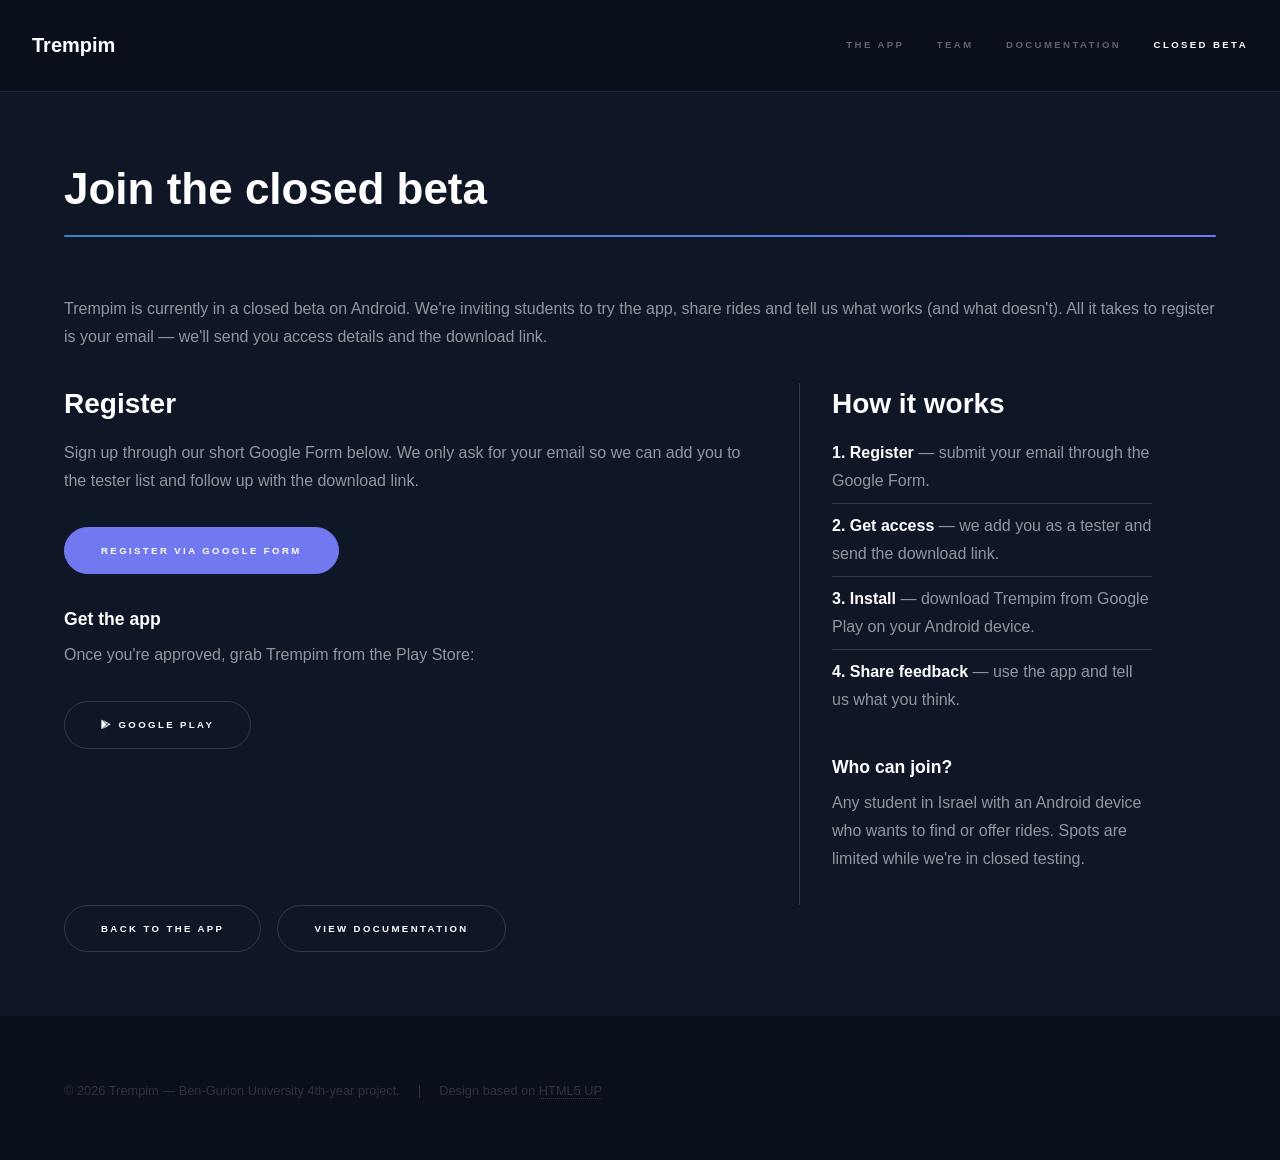
==== beta.html @ 4bfb1d2d "Made the website look better and have trempim related text" ====
<!DOCTYPE HTML>
<!--
	Trempim Project Site
	Based on Hyperspace by HTML5 UP (html5up.net | @ajlkn)
	Released for free under the CCA 3.0 license (html5up.net/license)
-->
<html>
	<head>
		<title>Closed Beta &mdash; Trempim</title>
		<meta charset="utf-8" />
		<meta name="viewport" content="width=device-width, initial-scale=1, user-scalable=no" />
		<meta name="description" content="Register for the Trempim closed beta and help shape the app." />
		<link rel="stylesheet" href="assets/css/main.css" />
		<noscript><link rel="stylesheet" href="assets/css/noscript.css" /></noscript>
	</head>
	<body class="is-preload">

		<!-- Header -->
			<header id="header">
				<a href="index.html" class="title">Trempim</a>
				<nav>
					<ul>
						<li><a href="index.html">The App</a></li>
						<li><a href="team.html">Team</a></li>
						<li><a href="documentation.html">Documentation</a></li>
						<li><a href="beta.html" class="active">Closed Beta</a></li>
					</ul>
				</nav>
			</header>

		<!-- Wrapper -->
			<div id="wrapper">

				<!-- Main -->
					<section id="main" class="wrapper">
						<div class="inner">
							<h1 class="major">Join the closed beta</h1>
							<p>Trempim is currently in a closed beta on Android. We're inviting students
							to try the app, share rides and tell us what works (and what doesn't). All it
							takes to register is your email &mdash; we'll send you access details and the
							download link.</p>

							<div class="split style1">
								<section>
									<h2>Register</h2>
									<p>Sign up through our short Google Form below. We only ask for your
									email so we can add you to the tester list and follow up with the
									download link.</p>
									<ul class="actions">
										<!-- TODO: replace # with your Google Form link -->
										<li><a href="#" class="button primary" target="_blank" rel="noopener">Register via Google Form</a></li>
									</ul>
									<h3>Get the app</h3>
									<p>Once you're approved, grab Trempim from the Play Store:</p>
									<ul class="actions">
										<!-- TODO: replace # with your Google Play closed-testing link -->
										<li><a href="#" class="button" target="_blank" rel="noopener"><span class="icon brands fa-google-play"></span> Google Play</a></li>
									</ul>
								</section>
								<section>
									<h2>How it works</h2>
									<ul class="alt">
										<li><strong>1. Register</strong> &mdash; submit your email through the Google Form.</li>
										<li><strong>2. Get access</strong> &mdash; we add you as a tester and send the download link.</li>
										<li><strong>3. Install</strong> &mdash; download Trempim from Google Play on your Android device.</li>
										<li><strong>4. Share feedback</strong> &mdash; use the app and tell us what you think.</li>
									</ul>
									<h3>Who can join?</h3>
									<p>Any student in Israel with an Android device who wants to find or
									offer rides. Spots are limited while we're in closed testing.</p>
								</section>
							</div>

							<ul class="actions">
								<li><a href="index.html" class="button">Back to the app</a></li>
								<li><a href="documentation.html" class="button">View documentation</a></li>
							</ul>
						</div>
					</section>

			</div>

		<!-- Footer -->
			<footer id="footer" class="wrapper style1-alt">
				<div class="inner">
					<ul class="menu">
						<li>&copy; 2026 Trempim &mdash; Ben-Gurion University 4th-year project.</li><li>Design based on <a href="http://html5up.net">HTML5 UP</a></li>
					</ul>
				</div>
			</footer>

		<!-- Scripts -->
			<script src="assets/js/jquery.min.js"></script>
			<script src="assets/js/jquery.scrollex.min.js"></script>
			<script src="assets/js/jquery.scrolly.min.js"></script>
			<script src="assets/js/browser.min.js"></script>
			<script src="assets/js/breakpoints.min.js"></script>
			<script src="assets/js/util.js"></script>
			<script src="assets/js/main.js"></script>

	</body>
</html>
---- assets/css/main.css ----
@import url(fontawesome-all.min.css);

/* ============================================================
   Trempim brand colors — change these to retheme the whole site
   ============================================================ */
:root {
	--accent-primary:     #3b82c4; /* logo blue (a touch darker) — links, icons, heading underlines */
	--accent-primary-d:   #2d6699; /* darker blue — hover states                                    */
	--accent-secondary:   #4d8fd6; /* lighter blue — secondary accents                              */
	--accent-secondary-d: #3a72ad; /* darker secondary blue                                         */
	--accent-tertiary:    #7079f0; /* app periwinkle-indigo — primary buttons, gradient end         */
	--accent-tertiary-d:  #5b63d6; /* darker indigo — primary button hover                          */
	--bg:                 #0f1626; /* app dark-navy background                                       */
	--bg-dark:            #0a0f1c; /* deepest navy — header & footer                                 */
	--bg-mid:             #1a2336; /* card navy — alternating sections & cards                       */
}

/*
	Hyperspace by HTML5 UP
	html5up.net | @ajlkn
	Free for personal and commercial use under the CCA 3.0 license (html5up.net/license)
*/

html, body, div, span, applet, object,
iframe, h1, h2, h3, h4, h5, h6, p, blockquote,
pre, a, abbr, acronym, address, big, cite,
code, del, dfn, em, img, ins, kbd, q, s, samp,
small, strike, strong, sub, sup, tt, var, b,
u, i, center, dl, dt, dd, ol, ul, li, fieldset,
form, label, legend, table, caption, tbody,
tfoot, thead, tr, th, td, article, aside,
canvas, details, embed, figure, figcaption,
footer, header, hgroup, menu, nav, output, ruby,
section, summary, time, mark, audio, video {
	margin: 0;
	padding: 0;
	border: 0;
	font-size: 100%;
	font: inherit;
	vertical-align: baseline;}

article, aside, details, figcaption, figure,
footer, header, hgroup, menu, nav, section {
	display: block;}

body {
	line-height: 1;
}

ol, ul {
	list-style: none;
}

blockquote, q {
	quotes: none;
}

	blockquote:before, blockquote:after, q:before, q:after {
		content: '';
		content: none;
	}

table {
	border-collapse: collapse;
	border-spacing: 0;
}

body {
	-webkit-text-size-adjust: none;
}

mark {
	background-color: transparent;
	color: inherit;
}

input::-moz-focus-inner {
	border: 0;
	padding: 0;
}

input, select, textarea {
	-moz-appearance: none;
	-webkit-appearance: none;
	-ms-appearance: none;
	appearance: none;
}

/* Basic */

	@-ms-viewport {
		width: device-width;
	}

	body {
		-ms-overflow-style: scrollbar;
	}

	@media screen and (max-width: 480px) {

		html, body {
			min-width: 320px;
		}

	}

	html {
		box-sizing: border-box;
	}

	*, *:before, *:after {
		box-sizing: inherit;
	}

	body {
		background: var(--bg);
	}

		body.is-preload *, body.is-preload *:before, body.is-preload *:after {
			-moz-animation: none !important;
			-webkit-animation: none !important;
			-ms-animation: none !important;
			animation: none !important;
			-moz-transition: none !important;
			-webkit-transition: none !important;
			-ms-transition: none !important;
			transition: none !important;
		}

/* Type */

	body, input, select, textarea {
		color: rgba(255, 255, 255, 0.55);
		font-family: Arial, Helvetica, sans-serif;
		font-size: 16.5pt;
		font-weight: normal;
		line-height: 1.75;
	}

		@media screen and (max-width: 1680px) {

			body, input, select, textarea {
				font-size: 13pt;
			}

		}

		@media screen and (max-width: 1280px) {

			body, input, select, textarea {
				font-size: 12pt;
			}

		}

		@media screen and (max-width: 360px) {

			body, input, select, textarea {
				font-size: 11pt;
			}

		}

	a {
		-moz-transition: color 0.2s ease, border-bottom-color 0.2s ease;
		-webkit-transition: color 0.2s ease, border-bottom-color 0.2s ease;
		-ms-transition: color 0.2s ease, border-bottom-color 0.2s ease;
		transition: color 0.2s ease, border-bottom-color 0.2s ease;
		border-bottom: dotted 1px rgba(255, 255, 255, 0.35);
		color: inherit;
		text-decoration: none;
	}

		a:hover {
			border-bottom-color: transparent;
			color: #ffffff;
		}

	strong, b {
		color: #ffffff;
		font-weight: bold;
	}

	em, i {
		font-style: italic;
	}

	p {
		margin: 0 0 2em 0;
	}

	h1, h2, h3, h4, h5, h6 {
		color: #ffffff;
		font-weight: bold;
		line-height: 1.5;
		margin: 0 0 0.5em 0;
	}

		h1 a, h2 a, h3 a, h4 a, h5 a, h6 a {
			color: inherit;
			text-decoration: none;
		}

	h1 {
		font-size: 2.75em;
	}

		h1.major {
			margin: 0 0 1.3em 0;
			position: relative;
			padding-bottom: 0.35em;
		}

			h1.major:after {
				background-image: -moz-linear-gradient(to right, var(--accent-primary), var(--accent-tertiary));
				background-image: -webkit-linear-gradient(to right, var(--accent-primary), var(--accent-tertiary));
				background-image: -ms-linear-gradient(to right, var(--accent-primary), var(--accent-tertiary));
				background-image: linear-gradient(to right, var(--accent-primary), var(--accent-tertiary));
				-moz-transition: max-width 0.2s ease;
				-webkit-transition: max-width 0.2s ease;
				-ms-transition: max-width 0.2s ease;
				transition: max-width 0.2s ease;
				border-radius: 0.2em;
				bottom: 0;
				content: '';
				height: 0.05em;
				position: absolute;
				right: 0;
				width: 100%;
			}

	h2 {
		font-size: 1.75em;
	}

	h3 {
		font-size: 1.1em;
	}

	h4 {
		font-size: 1em;
	}

	h5 {
		font-size: 0.8em;
	}

	h6 {
		font-size: 0.6em;
	}

	@media screen and (max-width: 736px) {

		h1 {
			font-size: 2em;
		}

		h2 {
			font-size: 1.25em;
		}

		h3 {
			font-size: 1em;
		}

		h4 {
			font-size: 0.8em;
		}

		h5 {
			font-size: 0.6em;
		}

		h6 {
			font-size: 0.6em;
		}

	}

	sub {
		font-size: 0.8em;
		position: relative;
		top: 0.5em;
	}

	sup {
		font-size: 0.8em;
		position: relative;
		top: -0.5em;
	}

	blockquote {
		border-left: solid 4px rgba(255, 255, 255, 0.15);
		font-style: italic;
		margin: 0 0 2em 0;
		padding: 0.5em 0 0.5em 2em;
	}

	code {
		background: rgba(255, 255, 255, 0.05);
		border-radius: 0.25em;
		border: solid 1px rgba(255, 255, 255, 0.15);
		font-family: "Courier New", monospace;
		font-size: 0.9em;
		margin: 0 0.25em;
		padding: 0.25em 0.65em;
	}

	pre {
		-webkit-overflow-scrolling: touch;
		font-family: "Courier New", monospace;
		font-size: 0.9em;
		margin: 0 0 2em 0;
	}

		pre code {
			display: block;
			line-height: 1.75em;
			padding: 1em 1.5em;
			overflow-x: auto;
		}

	hr {
		border: 0;
		border-bottom: solid 1px rgba(255, 255, 255, 0.15);
		margin: 2em 0;
	}

		hr.major {
			margin: 3em 0;
		}

	.align-left {
		text-align: left;
	}

	.align-center {
		text-align: center;
	}

	.align-right {
		text-align: right;
	}

/* Row */

	.row {
		display: flex;
		flex-wrap: wrap;
		box-sizing: border-box;
		align-items: stretch;
	}

		.row > * {
			box-sizing: border-box;
		}

		.row.gtr-uniform > * > :last-child {
			margin-bottom: 0;
		}

		.row.aln-left {
			justify-content: flex-start;
		}

		.row.aln-center {
			justify-content: center;
		}

		.row.aln-right {
			justify-content: flex-end;
		}

		.row.aln-top {
			align-items: flex-start;
		}

		.row.aln-middle {
			align-items: center;
		}

		.row.aln-bottom {
			align-items: flex-end;
		}

		.row > .imp {
			order: -1;
		}

		.row > .col-1 {
			width: 8.33333%;
		}

		.row > .off-1 {
			margin-left: 8.33333%;
		}

		.row > .col-2 {
			width: 16.66667%;
		}

		.row > .off-2 {
			margin-left: 16.66667%;
		}

		.row > .col-3 {
			width: 25%;
		}

		.row > .off-3 {
			margin-left: 25%;
		}

		.row > .col-4 {
			width: 33.33333%;
		}

		.row > .off-4 {
			margin-left: 33.33333%;
		}

		.row > .col-5 {
			width: 41.66667%;
		}

		.row > .off-5 {
			margin-left: 41.66667%;
		}

		.row > .col-6 {
			width: 50%;
		}

		.row > .off-6 {
			margin-left: 50%;
		}

		.row > .col-7 {
			width: 58.33333%;
		}

		.row > .off-7 {
			margin-left: 58.33333%;
		}

		.row > .col-8 {
			width: 66.66667%;
		}

		.row > .off-8 {
			margin-left: 66.66667%;
		}

		.row > .col-9 {
			width: 75%;
		}

		.row > .off-9 {
			margin-left: 75%;
		}

		.row > .col-10 {
			width: 83.33333%;
		}

		.row > .off-10 {
			margin-left: 83.33333%;
		}

		.row > .col-11 {
			width: 91.66667%;
		}

		.row > .off-11 {
			margin-left: 91.66667%;
		}

		.row > .col-12 {
			width: 100%;
		}

		.row > .off-12 {
			margin-left: 100%;
		}

		.row.gtr-0 {
			margin-top: 0;
			margin-left: 0em;
		}

			.row.gtr-0 > * {
				padding: 0 0 0 0em;
			}

			.row.gtr-0.gtr-uniform {
				margin-top: 0em;
			}

				.row.gtr-0.gtr-uniform > * {
					padding-top: 0em;
				}

		.row.gtr-25 {
			margin-top: 0;
			margin-left: -0.375em;
		}

			.row.gtr-25 > * {
				padding: 0 0 0 0.375em;
			}

			.row.gtr-25.gtr-uniform {
				margin-top: -0.375em;
			}

				.row.gtr-25.gtr-uniform > * {
					padding-top: 0.375em;
				}

		.row.gtr-50 {
			margin-top: 0;
			margin-left: -0.75em;
		}

			.row.gtr-50 > * {
				padding: 0 0 0 0.75em;
			}

			.row.gtr-50.gtr-uniform {
				margin-top: -0.75em;
			}

				.row.gtr-50.gtr-uniform > * {
					padding-top: 0.75em;
				}

		.row {
			margin-top: 0;
			margin-left: -1.5em;
		}

			.row > * {
				padding: 0 0 0 1.5em;
			}

			.row.gtr-uniform {
				margin-top: -1.5em;
			}

				.row.gtr-uniform > * {
					padding-top: 1.5em;
				}

		.row.gtr-150 {
			margin-top: 0;
			margin-left: -2.25em;
		}

			.row.gtr-150 > * {
				padding: 0 0 0 2.25em;
			}

			.row.gtr-150.gtr-uniform {
				margin-top: -2.25em;
			}

				.row.gtr-150.gtr-uniform > * {
					padding-top: 2.25em;
				}

		.row.gtr-200 {
			margin-top: 0;
			margin-left: -3em;
		}

			.row.gtr-200 > * {
				padding: 0 0 0 3em;
			}

			.row.gtr-200.gtr-uniform {
				margin-top: -3em;
			}

				.row.gtr-200.gtr-uniform > * {
					padding-top: 3em;
				}

		@media screen and (max-width: 1680px) {

			.row {
				display: flex;
				flex-wrap: wrap;
				box-sizing: border-box;
				align-items: stretch;
			}

				.row > * {
					box-sizing: border-box;
				}

				.row.gtr-uniform > * > :last-child {
					margin-bottom: 0;
				}

				.row.aln-left {
					justify-content: flex-start;
				}

				.row.aln-center {
					justify-content: center;
				}

				.row.aln-right {
					justify-content: flex-end;
				}

				.row.aln-top {
					align-items: flex-start;
				}

				.row.aln-middle {
					align-items: center;
				}

				.row.aln-bottom {
					align-items: flex-end;
				}

				.row > .imp-xlarge {
					order: -1;
				}

				.row > .col-1-xlarge {
					width: 8.33333%;
				}

				.row > .off-1-xlarge {
					margin-left: 8.33333%;
				}

				.row > .col-2-xlarge {
					width: 16.66667%;
				}

				.row > .off-2-xlarge {
					margin-left: 16.66667%;
				}

				.row > .col-3-xlarge {
					width: 25%;
				}

				.row > .off-3-xlarge {
					margin-left: 25%;
				}

				.row > .col-4-xlarge {
					width: 33.33333%;
				}

				.row > .off-4-xlarge {
					margin-left: 33.33333%;
				}

				.row > .col-5-xlarge {
					width: 41.66667%;
				}

				.row > .off-5-xlarge {
					margin-left: 41.66667%;
				}

				.row > .col-6-xlarge {
					width: 50%;
				}

				.row > .off-6-xlarge {
					margin-left: 50%;
				}

				.row > .col-7-xlarge {
					width: 58.33333%;
				}

				.row > .off-7-xlarge {
					margin-left: 58.33333%;
				}

				.row > .col-8-xlarge {
					width: 66.66667%;
				}

				.row > .off-8-xlarge {
					margin-left: 66.66667%;
				}

				.row > .col-9-xlarge {
					width: 75%;
				}

				.row > .off-9-xlarge {
					margin-left: 75%;
				}

				.row > .col-10-xlarge {
					width: 83.33333%;
				}

				.row > .off-10-xlarge {
					margin-left: 83.33333%;
				}

				.row > .col-11-xlarge {
					width: 91.66667%;
				}

				.row > .off-11-xlarge {
					margin-left: 91.66667%;
				}

				.row > .col-12-xlarge {
					width: 100%;
				}

				.row > .off-12-xlarge {
					margin-left: 100%;
				}

				.row.gtr-0 {
					margin-top: 0;
					margin-left: 0em;
				}

					.row.gtr-0 > * {
						padding: 0 0 0 0em;
					}

					.row.gtr-0.gtr-uniform {
						margin-top: 0em;
					}

						.row.gtr-0.gtr-uniform > * {
							padding-top: 0em;
						}

				.row.gtr-25 {
					margin-top: 0;
					margin-left: -0.375em;
				}

					.row.gtr-25 > * {
						padding: 0 0 0 0.375em;
					}

					.row.gtr-25.gtr-uniform {
						margin-top: -0.375em;
					}

						.row.gtr-25.gtr-uniform > * {
							padding-top: 0.375em;
						}

				.row.gtr-50 {
					margin-top: 0;
					margin-left: -0.75em;
				}

					.row.gtr-50 > * {
						padding: 0 0 0 0.75em;
					}

					.row.gtr-50.gtr-uniform {
						margin-top: -0.75em;
					}

						.row.gtr-50.gtr-uniform > * {
							padding-top: 0.75em;
						}

				.row {
					margin-top: 0;
					margin-left: -1.5em;
				}

					.row > * {
						padding: 0 0 0 1.5em;
					}

					.row.gtr-uniform {
						margin-top: -1.5em;
					}

						.row.gtr-uniform > * {
							padding-top: 1.5em;
						}

				.row.gtr-150 {
					margin-top: 0;
					margin-left: -2.25em;
				}

					.row.gtr-150 > * {
						padding: 0 0 0 2.25em;
					}

					.row.gtr-150.gtr-uniform {
						margin-top: -2.25em;
					}

						.row.gtr-150.gtr-uniform > * {
							padding-top: 2.25em;
						}

				.row.gtr-200 {
					margin-top: 0;
					margin-left: -3em;
				}

					.row.gtr-200 > * {
						padding: 0 0 0 3em;
					}

					.row.gtr-200.gtr-uniform {
						margin-top: -3em;
					}

						.row.gtr-200.gtr-uniform > * {
							padding-top: 3em;
						}

		}

		@media screen and (max-width: 1280px) {

			.row {
				display: flex;
				flex-wrap: wrap;
				box-sizing: border-box;
				align-items: stretch;
			}

				.row > * {
					box-sizing: border-box;
				}

				.row.gtr-uniform > * > :last-child {
					margin-bottom: 0;
				}

				.row.aln-left {
					justify-content: flex-start;
				}

				.row.aln-center {
					justify-content: center;
				}

				.row.aln-right {
					justify-content: flex-end;
				}

				.row.aln-top {
					align-items: flex-start;
				}

				.row.aln-middle {
					align-items: center;
				}

				.row.aln-bottom {
					align-items: flex-end;
				}

				.row > .imp-large {
					order: -1;
				}

				.row > .col-1-large {
					width: 8.33333%;
				}

				.row > .off-1-large {
					margin-left: 8.33333%;
				}

				.row > .col-2-large {
					width: 16.66667%;
				}

				.row > .off-2-large {
					margin-left: 16.66667%;
				}

				.row > .col-3-large {
					width: 25%;
				}

				.row > .off-3-large {
					margin-left: 25%;
				}

				.row > .col-4-large {
					width: 33.33333%;
				}

				.row > .off-4-large {
					margin-left: 33.33333%;
				}

				.row > .col-5-large {
					width: 41.66667%;
				}

				.row > .off-5-large {
					margin-left: 41.66667%;
				}

				.row > .col-6-large {
					width: 50%;
				}

				.row > .off-6-large {
					margin-left: 50%;
				}

				.row > .col-7-large {
					width: 58.33333%;
				}

				.row > .off-7-large {
					margin-left: 58.33333%;
				}

				.row > .col-8-large {
					width: 66.66667%;
				}

				.row > .off-8-large {
					margin-left: 66.66667%;
				}

				.row > .col-9-large {
					width: 75%;
				}

				.row > .off-9-large {
					margin-left: 75%;
				}

				.row > .col-10-large {
					width: 83.33333%;
				}

				.row > .off-10-large {
					margin-left: 83.33333%;
				}

				.row > .col-11-large {
					width: 91.66667%;
				}

				.row > .off-11-large {
					margin-left: 91.66667%;
				}

				.row > .col-12-large {
					width: 100%;
				}

				.row > .off-12-large {
					margin-left: 100%;
				}

				.row.gtr-0 {
					margin-top: 0;
					margin-left: 0em;
				}

					.row.gtr-0 > * {
						padding: 0 0 0 0em;
					}

					.row.gtr-0.gtr-uniform {
						margin-top: 0em;
					}

						.row.gtr-0.gtr-uniform > * {
							padding-top: 0em;
						}

				.row.gtr-25 {
					margin-top: 0;
					margin-left: -0.375em;
				}

					.row.gtr-25 > * {
						padding: 0 0 0 0.375em;
					}

					.row.gtr-25.gtr-uniform {
						margin-top: -0.375em;
					}

						.row.gtr-25.gtr-uniform > * {
							padding-top: 0.375em;
						}

				.row.gtr-50 {
					margin-top: 0;
					margin-left: -0.75em;
				}

					.row.gtr-50 > * {
						padding: 0 0 0 0.75em;
					}

					.row.gtr-50.gtr-uniform {
						margin-top: -0.75em;
					}

						.row.gtr-50.gtr-uniform > * {
							padding-top: 0.75em;
						}

				.row {
					margin-top: 0;
					margin-left: -1.5em;
				}

					.row > * {
						padding: 0 0 0 1.5em;
					}

					.row.gtr-uniform {
						margin-top: -1.5em;
					}

						.row.gtr-uniform > * {
							padding-top: 1.5em;
						}

				.row.gtr-150 {
					margin-top: 0;
					margin-left: -2.25em;
				}

					.row.gtr-150 > * {
						padding: 0 0 0 2.25em;
					}

					.row.gtr-150.gtr-uniform {
						margin-top: -2.25em;
					}

						.row.gtr-150.gtr-uniform > * {
							padding-top: 2.25em;
						}

				.row.gtr-200 {
					margin-top: 0;
					margin-left: -3em;
				}

					.row.gtr-200 > * {
						padding: 0 0 0 3em;
					}

					.row.gtr-200.gtr-uniform {
						margin-top: -3em;
					}

						.row.gtr-200.gtr-uniform > * {
							padding-top: 3em;
						}

		}

		@media screen and (max-width: 980px) {

			.row {
				display: flex;
				flex-wrap: wrap;
				box-sizing: border-box;
				align-items: stretch;
			}

				.row > * {
					box-sizing: border-box;
				}

				.row.gtr-uniform > * > :last-child {
					margin-bottom: 0;
				}

				.row.aln-left {
					justify-content: flex-start;
				}

				.row.aln-center {
					justify-content: center;
				}

				.row.aln-right {
					justify-content: flex-end;
				}

				.row.aln-top {
					align-items: flex-start;
				}

				.row.aln-middle {
					align-items: center;
				}

				.row.aln-bottom {
					align-items: flex-end;
				}

				.row > .imp-medium {
					order: -1;
				}

				.row > .col-1-medium {
					width: 8.33333%;
				}

				.row > .off-1-medium {
					margin-left: 8.33333%;
				}

				.row > .col-2-medium {
					width: 16.66667%;
				}

				.row > .off-2-medium {
					margin-left: 16.66667%;
				}

				.row > .col-3-medium {
					width: 25%;
				}

				.row > .off-3-medium {
					margin-left: 25%;
				}

				.row > .col-4-medium {
					width: 33.33333%;
				}

				.row > .off-4-medium {
					margin-left: 33.33333%;
				}

				.row > .col-5-medium {
					width: 41.66667%;
				}

				.row > .off-5-medium {
					margin-left: 41.66667%;
				}

				.row > .col-6-medium {
					width: 50%;
				}

				.row > .off-6-medium {
					margin-left: 50%;
				}

				.row > .col-7-medium {
					width: 58.33333%;
				}

				.row > .off-7-medium {
					margin-left: 58.33333%;
				}

				.row > .col-8-medium {
					width: 66.66667%;
				}

				.row > .off-8-medium {
					margin-left: 66.66667%;
				}

				.row > .col-9-medium {
					width: 75%;
				}

				.row > .off-9-medium {
					margin-left: 75%;
				}

				.row > .col-10-medium {
					width: 83.33333%;
				}

				.row > .off-10-medium {
					margin-left: 83.33333%;
				}

				.row > .col-11-medium {
					width: 91.66667%;
				}

				.row > .off-11-medium {
					margin-left: 91.66667%;
				}

				.row > .col-12-medium {
					width: 100%;
				}

				.row > .off-12-medium {
					margin-left: 100%;
				}

				.row.gtr-0 {
					margin-top: 0;
					margin-left: 0em;
				}

					.row.gtr-0 > * {
						padding: 0 0 0 0em;
					}

					.row.gtr-0.gtr-uniform {
						margin-top: 0em;
					}

						.row.gtr-0.gtr-uniform > * {
							padding-top: 0em;
						}

				.row.gtr-25 {
					margin-top: 0;
					margin-left: -0.375em;
				}

					.row.gtr-25 > * {
						padding: 0 0 0 0.375em;
					}

					.row.gtr-25.gtr-uniform {
						margin-top: -0.375em;
					}

						.row.gtr-25.gtr-uniform > * {
							padding-top: 0.375em;
						}

				.row.gtr-50 {
					margin-top: 0;
					margin-left: -0.75em;
				}

					.row.gtr-50 > * {
						padding: 0 0 0 0.75em;
					}

					.row.gtr-50.gtr-uniform {
						margin-top: -0.75em;
					}

						.row.gtr-50.gtr-uniform > * {
							padding-top: 0.75em;
						}

				.row {
					margin-top: 0;
					margin-left: -1.5em;
				}

					.row > * {
						padding: 0 0 0 1.5em;
					}

					.row.gtr-uniform {
						margin-top: -1.5em;
					}

						.row.gtr-uniform > * {
							padding-top: 1.5em;
						}

				.row.gtr-150 {
					margin-top: 0;
					margin-left: -2.25em;
				}

					.row.gtr-150 > * {
						padding: 0 0 0 2.25em;
					}

					.row.gtr-150.gtr-uniform {
						margin-top: -2.25em;
					}

						.row.gtr-150.gtr-uniform > * {
							padding-top: 2.25em;
						}

				.row.gtr-200 {
					margin-top: 0;
					margin-left: -3em;
				}

					.row.gtr-200 > * {
						padding: 0 0 0 3em;
					}

					.row.gtr-200.gtr-uniform {
						margin-top: -3em;
					}

						.row.gtr-200.gtr-uniform > * {
							padding-top: 3em;
						}

		}

		@media screen and (max-width: 736px) {

			.row {
				display: flex;
				flex-wrap: wrap;
				box-sizing: border-box;
				align-items: stretch;
			}

				.row > * {
					box-sizing: border-box;
				}

				.row.gtr-uniform > * > :last-child {
					margin-bottom: 0;
				}

				.row.aln-left {
					justify-content: flex-start;
				}

				.row.aln-center {
					justify-content: center;
				}

				.row.aln-right {
					justify-content: flex-end;
				}

				.row.aln-top {
					align-items: flex-start;
				}

				.row.aln-middle {
					align-items: center;
				}

				.row.aln-bottom {
					align-items: flex-end;
				}

				.row > .imp-small {
					order: -1;
				}

				.row > .col-1-small {
					width: 8.33333%;
				}

				.row > .off-1-small {
					margin-left: 8.33333%;
				}

				.row > .col-2-small {
					width: 16.66667%;
				}

				.row > .off-2-small {
					margin-left: 16.66667%;
				}

				.row > .col-3-small {
					width: 25%;
				}

				.row > .off-3-small {
					margin-left: 25%;
				}

				.row > .col-4-small {
					width: 33.33333%;
				}

				.row > .off-4-small {
					margin-left: 33.33333%;
				}

				.row > .col-5-small {
					width: 41.66667%;
				}

				.row > .off-5-small {
					margin-left: 41.66667%;
				}

				.row > .col-6-small {
					width: 50%;
				}

				.row > .off-6-small {
					margin-left: 50%;
				}

				.row > .col-7-small {
					width: 58.33333%;
				}

				.row > .off-7-small {
					margin-left: 58.33333%;
				}

				.row > .col-8-small {
					width: 66.66667%;
				}

				.row > .off-8-small {
					margin-left: 66.66667%;
				}

				.row > .col-9-small {
					width: 75%;
				}

				.row > .off-9-small {
					margin-left: 75%;
				}

				.row > .col-10-small {
					width: 83.33333%;
				}

				.row > .off-10-small {
					margin-left: 83.33333%;
				}

				.row > .col-11-small {
					width: 91.66667%;
				}

				.row > .off-11-small {
					margin-left: 91.66667%;
				}

				.row > .col-12-small {
					width: 100%;
				}

				.row > .off-12-small {
					margin-left: 100%;
				}

				.row.gtr-0 {
					margin-top: 0;
					margin-left: 0em;
				}

					.row.gtr-0 > * {
						padding: 0 0 0 0em;
					}

					.row.gtr-0.gtr-uniform {
						margin-top: 0em;
					}

						.row.gtr-0.gtr-uniform > * {
							padding-top: 0em;
						}

				.row.gtr-25 {
					margin-top: 0;
					margin-left: -0.375em;
				}

					.row.gtr-25 > * {
						padding: 0 0 0 0.375em;
					}

					.row.gtr-25.gtr-uniform {
						margin-top: -0.375em;
					}

						.row.gtr-25.gtr-uniform > * {
							padding-top: 0.375em;
						}

				.row.gtr-50 {
					margin-top: 0;
					margin-left: -0.75em;
				}

					.row.gtr-50 > * {
						padding: 0 0 0 0.75em;
					}

					.row.gtr-50.gtr-uniform {
						margin-top: -0.75em;
					}

						.row.gtr-50.gtr-uniform > * {
							padding-top: 0.75em;
						}

				.row {
					margin-top: 0;
					margin-left: -1.5em;
				}

					.row > * {
						padding: 0 0 0 1.5em;
					}

					.row.gtr-uniform {
						margin-top: -1.5em;
					}

						.row.gtr-uniform > * {
							padding-top: 1.5em;
						}

				.row.gtr-150 {
					margin-top: 0;
					margin-left: -2.25em;
				}

					.row.gtr-150 > * {
						padding: 0 0 0 2.25em;
					}

					.row.gtr-150.gtr-uniform {
						margin-top: -2.25em;
					}

						.row.gtr-150.gtr-uniform > * {
							padding-top: 2.25em;
						}

				.row.gtr-200 {
					margin-top: 0;
					margin-left: -3em;
				}

					.row.gtr-200 > * {
						padding: 0 0 0 3em;
					}

					.row.gtr-200.gtr-uniform {
						margin-top: -3em;
					}

						.row.gtr-200.gtr-uniform > * {
							padding-top: 3em;
						}

		}

		@media screen and (max-width: 480px) {

			.row {
				display: flex;
				flex-wrap: wrap;
				box-sizing: border-box;
				align-items: stretch;
			}

				.row > * {
					box-sizing: border-box;
				}

				.row.gtr-uniform > * > :last-child {
					margin-bottom: 0;
				}

				.row.aln-left {
					justify-content: flex-start;
				}

				.row.aln-center {
					justify-content: center;
				}

				.row.aln-right {
					justify-content: flex-end;
				}

				.row.aln-top {
					align-items: flex-start;
				}

				.row.aln-middle {
					align-items: center;
				}

				.row.aln-bottom {
					align-items: flex-end;
				}

				.row > .imp-xsmall {
					order: -1;
				}

				.row > .col-1-xsmall {
					width: 8.33333%;
				}

				.row > .off-1-xsmall {
					margin-left: 8.33333%;
				}

				.row > .col-2-xsmall {
					width: 16.66667%;
				}

				.row > .off-2-xsmall {
					margin-left: 16.66667%;
				}

				.row > .col-3-xsmall {
					width: 25%;
				}

				.row > .off-3-xsmall {
					margin-left: 25%;
				}

				.row > .col-4-xsmall {
					width: 33.33333%;
				}

				.row > .off-4-xsmall {
					margin-left: 33.33333%;
				}

				.row > .col-5-xsmall {
					width: 41.66667%;
				}

				.row > .off-5-xsmall {
					margin-left: 41.66667%;
				}

				.row > .col-6-xsmall {
					width: 50%;
				}

				.row > .off-6-xsmall {
					margin-left: 50%;
				}

				.row > .col-7-xsmall {
					width: 58.33333%;
				}

				.row > .off-7-xsmall {
					margin-left: 58.33333%;
				}

				.row > .col-8-xsmall {
					width: 66.66667%;
				}

				.row > .off-8-xsmall {
					margin-left: 66.66667%;
				}

				.row > .col-9-xsmall {
					width: 75%;
				}

				.row > .off-9-xsmall {
					margin-left: 75%;
				}

				.row > .col-10-xsmall {
					width: 83.33333%;
				}

				.row > .off-10-xsmall {
					margin-left: 83.33333%;
				}

				.row > .col-11-xsmall {
					width: 91.66667%;
				}

				.row > .off-11-xsmall {
					margin-left: 91.66667%;
				}

				.row > .col-12-xsmall {
					width: 100%;
				}

				.row > .off-12-xsmall {
					margin-left: 100%;
				}

				.row.gtr-0 {
					margin-top: 0;
					margin-left: 0em;
				}

					.row.gtr-0 > * {
						padding: 0 0 0 0em;
					}

					.row.gtr-0.gtr-uniform {
						margin-top: 0em;
					}

						.row.gtr-0.gtr-uniform > * {
							padding-top: 0em;
						}

				.row.gtr-25 {
					margin-top: 0;
					margin-left: -0.375em;
				}

					.row.gtr-25 > * {
						padding: 0 0 0 0.375em;
					}

					.row.gtr-25.gtr-uniform {
						margin-top: -0.375em;
					}

						.row.gtr-25.gtr-uniform > * {
							padding-top: 0.375em;
						}

				.row.gtr-50 {
					margin-top: 0;
					margin-left: -0.75em;
				}

					.row.gtr-50 > * {
						padding: 0 0 0 0.75em;
					}

					.row.gtr-50.gtr-uniform {
						margin-top: -0.75em;
					}

						.row.gtr-50.gtr-uniform > * {
							padding-top: 0.75em;
						}

				.row {
					margin-top: 0;
					margin-left: -1.5em;
				}

					.row > * {
						padding: 0 0 0 1.5em;
					}

					.row.gtr-uniform {
						margin-top: -1.5em;
					}

						.row.gtr-uniform > * {
							padding-top: 1.5em;
						}

				.row.gtr-150 {
					margin-top: 0;
					margin-left: -2.25em;
				}

					.row.gtr-150 > * {
						padding: 0 0 0 2.25em;
					}

					.row.gtr-150.gtr-uniform {
						margin-top: -2.25em;
					}

						.row.gtr-150.gtr-uniform > * {
							padding-top: 2.25em;
						}

				.row.gtr-200 {
					margin-top: 0;
					margin-left: -3em;
				}

					.row.gtr-200 > * {
						padding: 0 0 0 3em;
					}

					.row.gtr-200.gtr-uniform {
						margin-top: -3em;
					}

						.row.gtr-200.gtr-uniform > * {
							padding-top: 3em;
						}

		}

/* Box */

	.box {
		background-color: var(--bg-mid);
		border-radius: 0.25em;
		border: solid 1px rgba(255, 255, 255, 0.08);
		margin-bottom: 2em;
		padding: 1.5em;
	}

		.box > :last-child,
		.box > :last-child > :last-child,
		.box > :last-child > :last-child > :last-child {
			margin-bottom: 0;
		}

		.box.alt {
			border: 0;
			border-radius: 0;
			padding: 0;
		}

/* Button */

	input[type="submit"],
	input[type="reset"],
	input[type="button"],
	button,
	.button {
		-moz-appearance: none;
		-webkit-appearance: none;
		-ms-appearance: none;
		appearance: none;
		-moz-transition: border-color 0.2s ease;
		-webkit-transition: border-color 0.2s ease;
		-ms-transition: border-color 0.2s ease;
		transition: border-color 0.2s ease;
		background-color: transparent;
		border: solid 1px !important;
		border-color: rgba(255, 255, 255, 0.15) !important;
		border-radius: 3em;
		color: #ffffff !important;
		cursor: pointer;
		display: inline-block;
		font-size: 0.6em;
		font-weight: bold;
		height: calc(4.75em + 2px);
		letter-spacing: 0.25em;
		line-height: 4.75em;
		outline: 0;
		padding: 0 3.75em;
		position: relative;
		text-align: center;
		text-decoration: none;
		text-transform: uppercase;
		white-space: nowrap;
	}

		input[type="submit"]:after,
		input[type="reset"]:after,
		input[type="button"]:after,
		button:after,
		.button:after {
			-moz-transform: scale(0.25);
			-webkit-transform: scale(0.25);
			-ms-transform: scale(0.25);
			transform: scale(0.25);
			pointer-events: none;
			-moz-transition: opacity 0.2s ease, -moz-transform 0.2s ease;
			-webkit-transition: opacity 0.2s ease, -webkit-transform 0.2s ease;
			-ms-transition: opacity 0.2s ease, -ms-transform 0.2s ease;
			transition: opacity 0.2s ease, transform 0.2s ease;
			background: #ffffff;
			border-radius: 3em;
			content: '';
			height: 100%;
			left: 0;
			opacity: 0;
			position: absolute;
			top: 0;
			width: 100%;
		}

		input[type="submit"].icon:before,
		input[type="reset"].icon:before,
		input[type="button"].icon:before,
		button.icon:before,
		.button.icon:before {
			margin-right: 0.75em;
		}

		input[type="submit"].fit,
		input[type="reset"].fit,
		input[type="button"].fit,
		button.fit,
		.button.fit {
			width: 100%;
		}

		input[type="submit"].small,
		input[type="reset"].small,
		input[type="button"].small,
		button.small,
		.button.small {
			font-size: 0.4em;
		}

		input[type="submit"].large,
		input[type="reset"].large,
		input[type="button"].large,
		button.large,
		.button.large {
			font-size: 0.8em;
		}

		input[type="submit"].primary,
		input[type="reset"].primary,
		input[type="button"].primary,
		button.primary,
		.button.primary {
			background-color: var(--accent-tertiary);
			border-color: var(--accent-tertiary) !important;
			color: #ffffff !important;
		}

			input[type="submit"].primary:hover,
			input[type="reset"].primary:hover,
			input[type="button"].primary:hover,
			button.primary:hover,
			.button.primary:hover {
				background-color: var(--accent-tertiary-d);
				border-color: var(--accent-tertiary-d) !important;
			}

			input[type="submit"].primary:after,
			input[type="reset"].primary:after,
			input[type="button"].primary:after,
			button.primary:after,
			.button.primary:after {
				display: none;
			}

		input[type="submit"].disabled, input[type="submit"]:disabled,
		input[type="reset"].disabled,
		input[type="reset"]:disabled,
		input[type="button"].disabled,
		input[type="button"]:disabled,
		button.disabled,
		button:disabled,
		.button.disabled,
		.button:disabled {
			cursor: default;
			opacity: 0.5;
			pointer-events: none;
		}

		input[type="submit"]:hover,
		input[type="reset"]:hover,
		input[type="button"]:hover,
		button:hover,
		.button:hover {
			border-color: rgba(255, 255, 255, 0.55) !important;
		}

			input[type="submit"]:hover:after,
			input[type="reset"]:hover:after,
			input[type="button"]:hover:after,
			button:hover:after,
			.button:hover:after {
				opacity: 0.05;
				-moz-transform: scale(1);
				-webkit-transform: scale(1);
				-ms-transform: scale(1);
				transform: scale(1);
			}

			input[type="submit"]:hover:active,
			input[type="reset"]:hover:active,
			input[type="button"]:hover:active,
			button:hover:active,
			.button:hover:active {
				border-color: #ffffff !important;
			}

				input[type="submit"]:hover:active:after,
				input[type="reset"]:hover:active:after,
				input[type="button"]:hover:active:after,
				button:hover:active:after,
				.button:hover:active:after {
					opacity: 0.1;
				}

/* Features */

	.features {
		display: -moz-flex;
		display: -webkit-flex;
		display: -ms-flex;
		display: flex;
		-moz-flex-wrap: wrap;
		-webkit-flex-wrap: wrap;
		-ms-flex-wrap: wrap;
		flex-wrap: wrap;
		border-radius: 0.25em;
		border: solid 1px rgba(255, 255, 255, 0.15);
		background: rgba(255, 255, 255, 0.05);
		margin: 0 0 2em 0;
	}

		.features section {
			padding: 3.5em 3em 1em 7em ;
			width: 50%;
			border-top: solid 1px rgba(255, 255, 255, 0.15);
			position: relative;
		}

			.features section:nth-child(-n + 2) {
				border-top-width: 0;
			}

			.features section:nth-child(2n) {
				border-left: solid 1px rgba(255, 255, 255, 0.15);
			}

			.features section .icon {
				-moz-transition: opacity 0.5s ease, -moz-transform 0.5s ease;
				-webkit-transition: opacity 0.5s ease, -webkit-transform 0.5s ease;
				-ms-transition: opacity 0.5s ease, -ms-transform 0.5s ease;
				transition: opacity 0.5s ease, transform 0.5s ease;
				-moz-transition-delay: 1s;
				-webkit-transition-delay: 1s;
				-ms-transition-delay: 1s;
				transition-delay: 1s;
				-moz-transform: scale(1);
				-webkit-transform: scale(1);
				-ms-transform: scale(1);
				transform: scale(1);
				position: absolute;
				left: 3em;
				top: 3em;
				opacity: 1;
			}

			.features section:nth-child(1) .icon {
				-moz-transition-delay: 0.15s;
				-webkit-transition-delay: 0.15s;
				-ms-transition-delay: 0.15s;
				transition-delay: 0.15s;
			}

			.features section:nth-child(2) .icon {
				-moz-transition-delay: 0.3s;
				-webkit-transition-delay: 0.3s;
				-ms-transition-delay: 0.3s;
				transition-delay: 0.3s;
			}

			.features section:nth-child(3) .icon {
				-moz-transition-delay: 0.45s;
				-webkit-transition-delay: 0.45s;
				-ms-transition-delay: 0.45s;
				transition-delay: 0.45s;
			}

			.features section:nth-child(4) .icon {
				-moz-transition-delay: 0.6s;
				-webkit-transition-delay: 0.6s;
				-ms-transition-delay: 0.6s;
				transition-delay: 0.6s;
			}

			.features section:nth-child(5) .icon {
				-moz-transition-delay: 0.75s;
				-webkit-transition-delay: 0.75s;
				-ms-transition-delay: 0.75s;
				transition-delay: 0.75s;
			}

			.features section:nth-child(6) .icon {
				-moz-transition-delay: 0.9s;
				-webkit-transition-delay: 0.9s;
				-ms-transition-delay: 0.9s;
				transition-delay: 0.9s;
			}

			.features section:nth-child(7) .icon {
				-moz-transition-delay: 1.05s;
				-webkit-transition-delay: 1.05s;
				-ms-transition-delay: 1.05s;
				transition-delay: 1.05s;
			}

			.features section:nth-child(8) .icon {
				-moz-transition-delay: 1.2s;
				-webkit-transition-delay: 1.2s;
				-ms-transition-delay: 1.2s;
				transition-delay: 1.2s;
			}

			.features section:nth-child(9) .icon {
				-moz-transition-delay: 1.35s;
				-webkit-transition-delay: 1.35s;
				-ms-transition-delay: 1.35s;
				transition-delay: 1.35s;
			}

			.features section:nth-child(10) .icon {
				-moz-transition-delay: 1.5s;
				-webkit-transition-delay: 1.5s;
				-ms-transition-delay: 1.5s;
				transition-delay: 1.5s;
			}

			.features section:nth-child(11) .icon {
				-moz-transition-delay: 1.65s;
				-webkit-transition-delay: 1.65s;
				-ms-transition-delay: 1.65s;
				transition-delay: 1.65s;
			}

			.features section:nth-child(12) .icon {
				-moz-transition-delay: 1.8s;
				-webkit-transition-delay: 1.8s;
				-ms-transition-delay: 1.8s;
				transition-delay: 1.8s;
			}

			.features section:nth-child(13) .icon {
				-moz-transition-delay: 1.95s;
				-webkit-transition-delay: 1.95s;
				-ms-transition-delay: 1.95s;
				transition-delay: 1.95s;
			}

			.features section:nth-child(14) .icon {
				-moz-transition-delay: 2.1s;
				-webkit-transition-delay: 2.1s;
				-ms-transition-delay: 2.1s;
				transition-delay: 2.1s;
			}

			.features section:nth-child(15) .icon {
				-moz-transition-delay: 2.25s;
				-webkit-transition-delay: 2.25s;
				-ms-transition-delay: 2.25s;
				transition-delay: 2.25s;
			}

			.features section:nth-child(16) .icon {
				-moz-transition-delay: 2.4s;
				-webkit-transition-delay: 2.4s;
				-ms-transition-delay: 2.4s;
				transition-delay: 2.4s;
			}

			.features section:nth-child(17) .icon {
				-moz-transition-delay: 2.55s;
				-webkit-transition-delay: 2.55s;
				-ms-transition-delay: 2.55s;
				transition-delay: 2.55s;
			}

			.features section:nth-child(18) .icon {
				-moz-transition-delay: 2.7s;
				-webkit-transition-delay: 2.7s;
				-ms-transition-delay: 2.7s;
				transition-delay: 2.7s;
			}

			.features section:nth-child(19) .icon {
				-moz-transition-delay: 2.85s;
				-webkit-transition-delay: 2.85s;
				-ms-transition-delay: 2.85s;
				transition-delay: 2.85s;
			}

			.features section:nth-child(20) .icon {
				-moz-transition-delay: 3s;
				-webkit-transition-delay: 3s;
				-ms-transition-delay: 3s;
				transition-delay: 3s;
			}

		.features.inactive section .icon {
			-moz-transform: scale(0.5);
			-webkit-transform: scale(0.5);
			-ms-transform: scale(0.5);
			transform: scale(0.5);
			opacity: 0;
		}

		@media screen and (max-width: 980px) {

			.features {
				display: block;
			}

				.features section {
					border-top-width: 1px !important;
					border-left-width: 0 !important;
					width: 100%;
				}

					.features section:first-child {
						border-top-width: 0 !important;
					}

		}

		@media screen and (max-width: 736px) {

			.features section {
				padding: 2.5em 1.5em 0.1em 5.5em ;
			}

				.features section .icon {
					left: 1.5em;
					top: 2em;
				}

		}

		@media screen and (max-width: 480px) {

			.features section {
				padding: 2em 1.5em 0.1em 1.5em ;
			}

				.features section .icon {
					left: 0;
					position: relative;
					top: 0;
				}

		}

/* Form */

	form {
		margin: 0 0 2em 0;
	}

		form > :last-child {
			margin-bottom: 0;
		}

		form > .fields {
			display: -moz-flex;
			display: -webkit-flex;
			display: -ms-flex;
			display: flex;
			-moz-flex-wrap: wrap;
			-webkit-flex-wrap: wrap;
			-ms-flex-wrap: wrap;
			flex-wrap: wrap;
			width: calc(100% + 3em);
			margin: -1.5em 0 2em -1.5em;
		}

			form > .fields > .field {
				-moz-flex-grow: 0;
				-webkit-flex-grow: 0;
				-ms-flex-grow: 0;
				flex-grow: 0;
				-moz-flex-shrink: 0;
				-webkit-flex-shrink: 0;
				-ms-flex-shrink: 0;
				flex-shrink: 0;
				padding: 1.5em 0 0 1.5em;
				width: calc(100% - 1.5em);
			}

				form > .fields > .field.half {
					width: calc(50% - 0.75em);
				}

				form > .fields > .field.third {
					width: calc(100%/3 - 0.5em);
				}

				form > .fields > .field.quarter {
					width: calc(25% - 0.375em);
				}

		@media screen and (max-width: 480px) {

			form > .fields {
				width: calc(100% + 3em);
				margin: -1.5em 0 2em -1.5em;
			}

				form > .fields > .field {
					padding: 1.5em 0 0 1.5em;
					width: calc(100% - 1.5em);
				}

					form > .fields > .field.half {
						width: calc(100% - 1.5em);
					}

					form > .fields > .field.third {
						width: calc(100% - 1.5em);
					}

					form > .fields > .field.quarter {
						width: calc(100% - 1.5em);
					}

		}

	label {
		color: #ffffff;
		font-weight: bold;
		line-height: 1.5;
		margin: 0 0 0.7em 0;
		display: block;
		font-size: 1.1em;
	}

	input[type="text"],
	input[type="password"],
	input[type="email"],
	input[type="tel"],
	select,
	textarea {
		-moz-appearance: none;
		-webkit-appearance: none;
		-ms-appearance: none;
		appearance: none;
		background: rgba(255, 255, 255, 0.05);
		border-radius: 0.25em;
		border: none;
		border: solid 1px rgba(255, 255, 255, 0.15);
		color: inherit;
		display: block;
		outline: 0;
		padding: 0 1em;
		text-decoration: none;
		width: 100%;
	}

		input[type="text"]:invalid,
		input[type="password"]:invalid,
		input[type="email"]:invalid,
		input[type="tel"]:invalid,
		select:invalid,
		textarea:invalid {
			box-shadow: none;
		}

		input[type="text"]:focus,
		input[type="password"]:focus,
		input[type="email"]:focus,
		input[type="tel"]:focus,
		select:focus,
		textarea:focus {
			border-color: #ffffff;
			box-shadow: 0 0 0 1px #ffffff;
		}

	select {
		background-image: url("data:image/svg+xml;charset=utf8,%3Csvg xmlns='http://www.w3.org/2000/svg' width='40' height='40' preserveAspectRatio='none' viewBox='0 0 40 40'%3E%3Cpath d='M9.4,12.3l10.4,10.4l10.4-10.4c0.2-0.2,0.5-0.4,0.9-0.4c0.3,0,0.6,0.1,0.9,0.4l3.3,3.3c0.2,0.2,0.4,0.5,0.4,0.9 c0,0.4-0.1,0.6-0.4,0.9L20.7,31.9c-0.2,0.2-0.5,0.4-0.9,0.4c-0.3,0-0.6-0.1-0.9-0.4L4.3,17.3c-0.2-0.2-0.4-0.5-0.4-0.9 c0-0.4,0.1-0.6,0.4-0.9l3.3-3.3c0.2-0.2,0.5-0.4,0.9-0.4S9.1,12.1,9.4,12.3z' fill='rgba(255, 255, 255, 0.15)' /%3E%3C/svg%3E");
		background-size: 1.25rem;
		background-repeat: no-repeat;
		background-position: calc(100% - 1rem) center;
		height: 2.75em;
		padding-right: 2.75em;
		text-overflow: ellipsis;
	}

		select option {
			color: #ffffff;
			background: var(--bg);
		}

		select:focus::-ms-value {
			background-color: transparent;
		}

		select::-ms-expand {
			display: none;
		}

	input[type="text"],
	input[type="password"],
	input[type="email"],
	select {
		height: 2.75em;
	}

	textarea {
		padding: 0.75em 1em;
	}

		body.is-ie textarea {
			min-height: 10em;
		}

	input[type="checkbox"],
	input[type="radio"] {
		-moz-appearance: none;
		-webkit-appearance: none;
		-ms-appearance: none;
		appearance: none;
		display: block;
		float: left;
		margin-right: -2em;
		opacity: 0;
		width: 1em;
		z-index: -1;
	}

		input[type="checkbox"] + label,
		input[type="radio"] + label {
			text-decoration: none;
			color: rgba(255, 255, 255, 0.55);
			cursor: pointer;
			display: inline-block;
			font-size: 1em;
			font-weight: normal;
			padding-left: 2.4em;
			padding-right: 0.75em;
			position: relative;
		}

			input[type="checkbox"] + label:before,
			input[type="radio"] + label:before {
				-moz-osx-font-smoothing: grayscale;
				-webkit-font-smoothing: antialiased;
				display: inline-block;
				font-style: normal;
				font-variant: normal;
				text-rendering: auto;
				line-height: 1;
				text-transform: none !important;
				font-family: 'Font Awesome 5 Free';
				font-weight: 900;
			}

			input[type="checkbox"] + label:before,
			input[type="radio"] + label:before {
				background: rgba(255, 255, 255, 0.05);
				border-radius: 0.25em;
				border: solid 1px rgba(255, 255, 255, 0.15);
				content: '';
				display: inline-block;
				font-size: 0.8em;
				height: 2.0625em;
				left: 0;
				line-height: 2.0625em;
				position: absolute;
				text-align: center;
				top: 0;
				width: 2.0625em;
			}

		input[type="checkbox"]:checked + label:before,
		input[type="radio"]:checked + label:before {
			background: #ffffff;
			border-color: #ffffff;
			color: var(--accent-tertiary);
			content: '\f00c';
		}

		input[type="checkbox"]:focus + label:before,
		input[type="radio"]:focus + label:before {
			border-color: #ffffff;
			box-shadow: 0 0 0 1px #ffffff;
		}

	input[type="checkbox"] + label:before {
		border-radius: 0.25em;
	}

	input[type="radio"] + label:before {
		border-radius: 100%;
	}

	::-webkit-input-placeholder {
		color: rgba(255, 255, 255, 0.35) !important;
		opacity: 1.0;
	}

	:-moz-placeholder {
		color: rgba(255, 255, 255, 0.35) !important;
		opacity: 1.0;
	}

	::-moz-placeholder {
		color: rgba(255, 255, 255, 0.35) !important;
		opacity: 1.0;
	}

	:-ms-input-placeholder {
		color: rgba(255, 255, 255, 0.35) !important;
		opacity: 1.0;
	}

/* Icon */

	.icon {
		text-decoration: none;
		border-bottom: none;
		position: relative;
	}

		.icon:before {
			-moz-osx-font-smoothing: grayscale;
			-webkit-font-smoothing: antialiased;
			display: inline-block;
			font-style: normal;
			font-variant: normal;
			text-rendering: auto;
			line-height: 1;
			text-transform: none !important;
			font-family: 'Font Awesome 5 Free';
			font-weight: 400;
		}

		.icon > .label {
			display: none;
		}

		.icon:before {
			line-height: inherit;
		}

		.icon.solid:before {
			font-weight: 900;
		}

		.icon.brands:before {
			font-family: 'Font Awesome 5 Brands';
		}

		.icon.major {
			width: 2.5em;
			height: 2.5em;
			display: block;
			background: #ffffff;
			border-radius: 100%;
			color: var(--bg);
			text-align: center;
			line-height: 2.5em;
			margin: 0 0 1.3em 0;
		}

			.icon.major:before {
				font-size: 1.25em;
			}

				.wrapper.style1 .icon.major:before {
					color: var(--accent-primary);
				}

				.wrapper.style1-alt .icon.major:before {
					color: var(--accent-primary-d);
				}

				.wrapper.style2 .icon.major:before {
					color: var(--accent-secondary);
				}

				.wrapper.style2-alt .icon.major:before {
					color: var(--accent-secondary-d);
				}

				.wrapper.style3 .icon.major:before {
					color: var(--accent-tertiary);
				}

				.wrapper.style3-alt .icon.major:before {
					color: var(--accent-tertiary-d);
				}

/* Image */

	.image {
		border-radius: 0.25em;
		border: 0;
		display: inline-block;
		position: relative;
	}

		.image img {
			border-radius: 0.25em;
			display: block;
		}

		.image.left, .image.right {
			max-width: 40%;
		}

			.image.left img, .image.right img {
				width: 100%;
			}

		.image.left {
			float: left;
			margin: 0 1.5em 1em 0;
			top: 0.25em;
		}

		.image.right {
			float: right;
			margin: 0 0 1em 1.5em;
			top: 0.25em;
		}

		.image.fit {
			display: block;
			margin: 0 0 2em 0;
			width: 100%;
		}

			.image.fit img {
				width: 100%;
			}

		.image.main {
			display: block;
			margin: 0 0 3em 0;
			width: 100%;
		}

			.image.main img {
				width: 100%;
			}

/* List */

	ol {
		list-style: decimal;
		margin: 0 0 2em 0;
		padding-left: 1.25em;
	}

		ol li {
			padding-left: 0.25em;
		}

	ul {
		list-style: disc;
		margin: 0 0 2em 0;
		padding-left: 1em;
	}

		ul li {
			padding-left: 0.5em;
		}

		ul.alt {
			list-style: none;
			padding-left: 0;
		}

			ul.alt li {
				border-top: solid 1px rgba(255, 255, 255, 0.15);
				padding: 0.5em 0;
			}

				ul.alt li:first-child {
					border-top: 0;
					padding-top: 0;
				}

	dl {
		margin: 0 0 2em 0;
	}

		dl dt {
			display: block;
			font-weight: bold;
			margin: 0 0 1em 0;
		}

		dl dd {
			margin-left: 2em;
		}

/* Actions */

	ul.actions {
		display: -moz-flex;
		display: -webkit-flex;
		display: -ms-flex;
		display: flex;
		cursor: default;
		list-style: none;
		margin-left: -1em;
		padding-left: 0;
	}

		ul.actions li {
			padding: 0 0 0 1em;
			vertical-align: middle;
		}

		ul.actions.special {
			-moz-justify-content: center;
			-webkit-justify-content: center;
			-ms-justify-content: center;
			justify-content: center;
			width: 100%;
			margin-left: 0;
		}

			ul.actions.special li:first-child {
				padding-left: 0;
			}

		ul.actions.stacked {
			-moz-flex-direction: column;
			-webkit-flex-direction: column;
			-ms-flex-direction: column;
			flex-direction: column;
			margin-left: 0;
		}

			ul.actions.stacked li {
				padding: 1.3em 0 0 0;
			}

				ul.actions.stacked li:first-child {
					padding-top: 0;
				}

		ul.actions.fit {
			width: calc(100% + 1em);
		}

			ul.actions.fit li {
				-moz-flex-grow: 1;
				-webkit-flex-grow: 1;
				-ms-flex-grow: 1;
				flex-grow: 1;
				-moz-flex-shrink: 1;
				-webkit-flex-shrink: 1;
				-ms-flex-shrink: 1;
				flex-shrink: 1;
				width: 100%;
			}

				ul.actions.fit li > * {
					width: 100%;
				}

			ul.actions.fit.stacked {
				width: 100%;
			}

		@media screen and (max-width: 480px) {

			ul.actions:not(.fixed) {
				-moz-flex-direction: column;
				-webkit-flex-direction: column;
				-ms-flex-direction: column;
				flex-direction: column;
				margin-left: 0;
				width: 100% !important;
			}

				ul.actions:not(.fixed) li {
					-moz-flex-grow: 1;
					-webkit-flex-grow: 1;
					-ms-flex-grow: 1;
					flex-grow: 1;
					-moz-flex-shrink: 1;
					-webkit-flex-shrink: 1;
					-ms-flex-shrink: 1;
					flex-shrink: 1;
					padding: 1em 0 0 0;
					text-align: center;
					width: 100%;
				}

					ul.actions:not(.fixed) li > * {
						width: 100%;
					}

					ul.actions:not(.fixed) li:first-child {
						padding-top: 0;
					}

					ul.actions:not(.fixed) li input[type="submit"],
					ul.actions:not(.fixed) li input[type="reset"],
					ul.actions:not(.fixed) li input[type="button"],
					ul.actions:not(.fixed) li button,
					ul.actions:not(.fixed) li .button {
						width: 100%;
					}

						ul.actions:not(.fixed) li input[type="submit"].icon:before,
						ul.actions:not(.fixed) li input[type="reset"].icon:before,
						ul.actions:not(.fixed) li input[type="button"].icon:before,
						ul.actions:not(.fixed) li button.icon:before,
						ul.actions:not(.fixed) li .button.icon:before {
							margin-left: -0.5rem;
						}

		}

/* Contact */

	ul.contact {
		list-style: none;
		padding: 0;
	}

		ul.contact > li {
			padding: 0;
			margin: 1.5em 0 0 0;
		}

			ul.contact > li:first-child {
				margin-top: 0;
			}

/* Icons */

	ul.icons {
		cursor: default;
		list-style: none;
		padding-left: 0;
	}

		ul.icons li {
			display: inline-block;
			padding: 0 0.75em 0 0;
		}

			ul.icons li:last-child {
				padding-right: 0;
			}

			ul.icons li > a, ul.icons li > span {
				border: 0;
			}

				ul.icons li > a .label, ul.icons li > span .label {
					display: none;
				}

/* Menu */

	ul.menu {
		list-style: none;
		padding: 0;
	}

		ul.menu > li {
			border-left: solid 1px rgba(255, 255, 255, 0.15);
			display: inline-block;
			line-height: 1;
			margin-left: 1.5em;
			padding: 0 0 0 1.5em;
		}

			ul.menu > li:first-child {
				border-left: 0;
				margin: 0;
				padding-left: 0;
			}

		@media screen and (max-width: 480px) {

			ul.menu > li {
				border-left: 0;
				display: block;
				line-height: inherit;
				margin: 0.5em 0 0 0;
				padding-left: 0;
			}

		}

/* Section/Article */

	section.special, article.special {
		text-align: center;
	}

	header p {
		color: rgba(255, 255, 255, 0.35);
		position: relative;
		margin: 0 0 1.5em 0;
	}

	header h2 + p {
		font-size: 1.25em;
		margin-top: -1em;
		line-height: 1.5em;
	}

	header h3 + p {
		font-size: 1.1em;
		margin-top: -0.8em;
		line-height: 1.5em;
	}

	header h4 + p,
	header h5 + p,
	header h6 + p {
		font-size: 0.9em;
		margin-top: -0.6em;
		line-height: 1.5em;
	}

/* Split */

	.split {
		display: -moz-flex;
		display: -webkit-flex;
		display: -ms-flex;
		display: flex;
	}

		.split > * {
			width: calc(50% - 2.5em);
		}

		.split > :nth-child(2n - 1) {
			padding-right: 2.5em;
			border-right: solid 1px rgba(255, 255, 255, 0.15);
		}

		.split > :nth-child(2n) {
			padding-left: 2.5em;
		}

		.split.style1 > :nth-child(2n - 1) {
			width: calc(66.66666% - 2.5em);
		}

		.split.style1 > :nth-child(2n) {
			width: calc(33.33333% - 2.5em);
		}

		@media screen and (max-width: 1680px) {

			.split > * {
				width: calc(50% - 2em);
			}

			.split > :nth-child(2n - 1) {
				padding-right: 2em;
			}

			.split > :nth-child(2n) {
				padding-left: 2em;
			}

			.split.style1 > :nth-child(2n - 1) {
				width: calc(66.66666% - 2em);
			}

			.split.style1 > :nth-child(2n) {
				width: calc(33.33333% - 2em);
			}

		}

		@media screen and (max-width: 980px) {

			.split {
				display: block;
			}

				.split > * {
					border-top: solid 1px rgba(255, 255, 255, 0.15);
					margin: 4em 0 0 0;
					padding: 4em 0 0 0;
					width: 100% !important;
				}

				.split > :nth-child(2n - 1) {
					border-right: 0;
					padding-right: 0;
				}

				.split > :nth-child(2n) {
					padding-left: 0;
				}

				.split > :first-child {
					border-top: 0;
					margin-top: 0;
					padding-top: 0;
				}

		}

		@media screen and (max-width: 736px) {

			.split > * {
				margin: 3em 0 0 0;
				padding: 3em 0 0 0;
			}

		}

/* Spotlights */

	.spotlights > section {
		display: -moz-flex;
		display: -webkit-flex;
		display: -ms-flex;
		display: flex;
		-moz-flex-direction: row;
		-webkit-flex-direction: row;
		-ms-flex-direction: row;
		flex-direction: row;
		min-height: 22.5em;
	}

		body.is-ie .spotlights > section {
			min-height: 0;
		}

		.spotlights > section > .image {
			background-position: center center;
			background-size: cover;
			border-radius: 0;
			display: block;
			position: relative;
			width: 25em;
		}

			.spotlights > section > .image img {
				border-radius: 0;
				display: block;
			}

			.spotlights > section > .image:before {
				-moz-transition: opacity 1s ease;
				-webkit-transition: opacity 1s ease;
				-ms-transition: opacity 1s ease;
				transition: opacity 1s ease;
				background: rgba(15, 22, 38, 0.85);
				content: '';
				display: block;
				height: 100%;
				left: 0;
				opacity: 0;
				position: absolute;
				top: 0;
				width: 100%;
			}

		.spotlights > section > .content {
			padding: 4em 5em 2em 5em ;
			display: -moz-flex;
			display: -webkit-flex;
			display: -ms-flex;
			display: flex;
			-moz-flex-direction: column;
			-webkit-flex-direction: column;
			-ms-flex-direction: column;
			flex-direction: column;
			-moz-justify-content: center;
			-webkit-justify-content: center;
			-ms-justify-content: center;
			justify-content: center;
			width: 50em;
			-ms-flex: 1;
		}

			.spotlights > section > .content > .inner {
				-moz-transform: translateX(0) translateY(0);
				-webkit-transform: translateX(0) translateY(0);
				-ms-transform: translateX(0) translateY(0);
				transform: translateX(0) translateY(0);
				-moz-transition: opacity 1s ease, -moz-transform 1s ease;
				-webkit-transition: opacity 1s ease, -webkit-transform 1s ease;
				-ms-transition: opacity 1s ease, -ms-transform 1s ease;
				transition: opacity 1s ease, transform 1s ease;
				opacity: 1;
			}

		.spotlights > section:nth-child(2) {
			background-color: rgba(0, 0, 0, 0.05);
		}

		.spotlights > section:nth-child(3) {
			background-color: rgba(0, 0, 0, 0.1);
		}

		.spotlights > section.inactive > .image:before,
		body.is-preload .spotlights > section > .image:before {
			opacity: 1;
		}

		.spotlights > section.inactive > .content > .inner,
		body.is-preload .spotlights > section > .content > .inner {
			-moz-transform: translateX(-1em);
			-webkit-transform: translateX(-1em);
			-ms-transform: translateX(-1em);
			transform: translateX(-1em);
			opacity: 0;
		}

		@media screen and (max-width: 1680px) {

			.spotlights > section > .content {
				padding: 4em 4em 2em 4em ;
			}

		}

		@media screen and (max-width: 980px) {

			.spotlights > section {
				display: block;
			}

				.spotlights > section > .image {
					width: 100%;
					height: 50vh;
				}

				.spotlights > section > .content {
					width: 100%;
				}

				.spotlights > section.inactive > .content > .inner,
				body.is-preload .spotlights > section > .content > .inner {
					-moz-transform: translateY(1em);
					-webkit-transform: translateY(1em);
					-ms-transform: translateY(1em);
					transform: translateY(1em);
				}

		}

		@media screen and (max-width: 736px) {

			.spotlights > section > .image {
				height: 50vh;
				min-height: 15em;
			}

			.spotlights > section > .content {
				padding: 3em 2em 1em 2em ;
			}

		}

/* Table */

	.table-wrapper {
		-webkit-overflow-scrolling: touch;
		overflow-x: auto;
	}

	table {
		margin: 0 0 2em 0;
		width: 100%;
	}

		table tbody tr {
			border: solid 1px rgba(255, 255, 255, 0.15);
			border-left: 0;
			border-right: 0;
		}

			table tbody tr:nth-child(2n + 1) {
				background-color: rgba(255, 255, 255, 0.05);
			}

		table td {
			padding: 0.75em 0.75em;
		}

		table th {
			color: #ffffff;
			font-size: 1em;
			font-weight: bold;
			padding: 0 0.75em 0.75em 0.75em;
			text-align: left;
		}

		table thead {
			border-bottom: solid 2px rgba(255, 255, 255, 0.15);
		}

		table tfoot {
			border-top: solid 2px rgba(255, 255, 255, 0.15);
		}

		table.alt {
			border-collapse: separate;
		}

			table.alt tbody tr td {
				border: solid 1px rgba(255, 255, 255, 0.15);
				border-left-width: 0;
				border-top-width: 0;
			}

				table.alt tbody tr td:first-child {
					border-left-width: 1px;
				}

			table.alt tbody tr:first-child td {
				border-top-width: 1px;
			}

			table.alt thead {
				border-bottom: 0;
			}

			table.alt tfoot {
				border-top: 0;
			}

/* Wrapper */

	.wrapper {
		position: relative;
	}

		.wrapper > .inner {
			padding: 5em 5em 3em 5em ;
			max-width: 100%;
			width: 75em;
		}

			@media screen and (max-width: 1680px) {

				.wrapper > .inner {
					padding: 4em 4em 2em 4em ;
				}

			}

			@media screen and (max-width: 1280px) {

				.wrapper > .inner {
					width: 100%;
				}

			}

			@media screen and (max-width: 736px) {

				.wrapper > .inner {
					padding: 3em 2em 1em 2em ;
				}

			}

		.wrapper.alt {
			background-color: var(--bg-dark);
		}

		.wrapper.style1 {
			background-color: var(--bg);
		}

		.wrapper.style1-alt {
			background-color: var(--bg-dark);
		}

		.wrapper.style2 {
			background-color: var(--bg-mid);
		}

		.wrapper.style2-alt {
			background-color: var(--bg);
		}

		.wrapper.style3 {
			background-color: var(--bg);
		}

		.wrapper.style3-alt {
			background-color: var(--bg-mid);
		}

		.wrapper.fullscreen {
			display: -moz-flex;
			display: -webkit-flex;
			display: -ms-flex;
			display: flex;
			-moz-flex-direction: column;
			-webkit-flex-direction: column;
			-ms-flex-direction: column;
			flex-direction: column;
			-moz-justify-content: center;
			-webkit-justify-content: center;
			-ms-justify-content: center;
			justify-content: center;
			min-height: 100vh;
		}

			body.is-ie .wrapper.fullscreen {
				height: 100vh;
			}

			@media screen and (max-width: 1280px) {

				.wrapper.fullscreen {
					min-height: calc(100vh - 2.5em);
				}

					body.is-ie .wrapper.fullscreen {
						height: calc(100vh - 2.5em);
					}

			}

			@media screen and (max-width: 736px) {

				.wrapper.fullscreen {
					padding: 2em 0;
					min-height: 0;
				}

					body.is-ie .wrapper.fullscreen {
						height: auto;
					}

			}

		.wrapper.fade-up > .inner {
			-moz-transform: translateY(0);
			-webkit-transform: translateY(0);
			-ms-transform: translateY(0);
			transform: translateY(0);
			-moz-transition: opacity 1s ease, -moz-transform 1s ease;
			-webkit-transition: opacity 1s ease, -webkit-transform 1s ease;
			-ms-transition: opacity 1s ease, -ms-transform 1s ease;
			transition: opacity 1s ease, transform 1s ease;
			opacity: 1.0;
		}

		.wrapper.fade-up.inactive > .inner,
		body.is-preload .wrapper.fade-up > .inner {
			opacity: 0;
			-moz-transform: translateY(1em);
			-webkit-transform: translateY(1em);
			-ms-transform: translateY(1em);
			transform: translateY(1em);
		}

		.wrapper.fade-down > .inner {
			-moz-transform: translateY(0);
			-webkit-transform: translateY(0);
			-ms-transform: translateY(0);
			transform: translateY(0);
			-moz-transition: opacity 1s ease, -moz-transform 1s ease;
			-webkit-transition: opacity 1s ease, -webkit-transform 1s ease;
			-ms-transition: opacity 1s ease, -ms-transform 1s ease;
			transition: opacity 1s ease, transform 1s ease;
			opacity: 1.0;
		}

		.wrapper.fade-down.inactive > .inner,
		body.is-preload .wrapper.fade-down > .inner {
			opacity: 0;
			-moz-transform: translateY(-1em);
			-webkit-transform: translateY(-1em);
			-ms-transform: translateY(-1em);
			transform: translateY(-1em);
		}

		.wrapper.fade > .inner {
			-moz-transition: opacity 1s ease;
			-webkit-transition: opacity 1s ease;
			-ms-transition: opacity 1s ease;
			transition: opacity 1s ease;
			opacity: 1.0;
		}

		.wrapper.fade.inactive > .inner,
		body.is-preload .wrapper.fade > .inner {
			opacity: 0;
		}

/* Header */

	#header {
		display: -moz-flex;
		display: -webkit-flex;
		display: -ms-flex;
		display: flex;
		background-color: var(--bg-dark);
		border-bottom: solid 1px rgba(255, 255, 255, 0.08);
		cursor: default;
		padding: 1.75em 2em;
	}

		#header > .title {
			border: 0;
			color: #ffffff;
			display: block;
			font-size: 1.25em;
			font-weight: bold;
		}

		#header > nav {
			-moz-flex: 1;
			-webkit-flex: 1;
			-ms-flex: 1;
			flex: 1;
			text-align: right;
		}

			#header > nav > ul {
				margin: 0;
				padding: 0;
			}

				#header > nav > ul > li {
					display: inline-block;
					margin-left: 1.75em;
					padding: 0;
					vertical-align: middle;
				}

					#header > nav > ul > li:first-child {
						margin-left: 0;
					}

					#header > nav > ul > li a {
						border: 0;
						color: rgba(255, 255, 255, 0.35);
						display: inline-block;
						font-size: 0.6em;
						font-weight: bold;
						letter-spacing: 0.25em;
						text-transform: uppercase;
					}

						#header > nav > ul > li a:hover {
							color: rgba(255, 255, 255, 0.55);
						}

						#header > nav > ul > li a.active {
							color: #ffffff;
						}

		@media screen and (max-width: 736px) {

			#header {
				padding: 1em 2em;
			}

		}

		@media screen and (max-width: 480px) {

			#header {
				display: block;
				padding: 0 2em;
				text-align: left;
			}

				#header .title {
					font-size: 1.25em;
					padding: 1em 0;
				}

				#header > nav {
					border-top: solid 1px rgba(255, 255, 255, 0.15);
					text-align: inherit;
				}

					#header > nav > ul > li {
						margin-left: 1.5em;
					}

						#header > nav > ul > li a {
							height: 6em;
							line-height: 6em;
						}

		}

/* Wrapper (main) */

	#sidebar + #wrapper {
		margin-left: 18em;
	}

		@media screen and (max-width: 1280px) {

			#sidebar + #wrapper {
				margin-left: 0;
				padding-top: 3.5em;
			}

		}

		@media screen and (max-width: 736px) {

			#sidebar + #wrapper {
				padding-top: 0;
			}

		}

	#header + #wrapper > .wrapper > .inner {
		margin: 0 auto;
	}

/* Footer */

	#sidebar + #wrapper + #footer {
		margin-left: 18em;
	}

		@media screen and (max-width: 1280px) {

			#sidebar + #wrapper + #footer {
				margin-left: 0;
			}

		}

	#footer > .inner a {
		border-bottom-color: rgba(255, 255, 255, 0.15);
	}

		#footer > .inner a:hover {
			border-bottom-color: transparent;
		}

	#footer > .inner .menu {
		font-size: 0.8em;
		color: rgba(255, 255, 255, 0.15);
	}

	#header + #wrapper + #footer > .inner {
		margin: 0 auto;
	}

/* Sidebar */

	#sidebar {
		padding: 2.5em 2.5em 0.5em 2.5em ;
		background: var(--bg);
		cursor: default;
		height: 100vh;
		left: 0;
		overflow-x: hidden;
		overflow-y: auto;
		position: fixed;
		text-align: right;
		top: 0;
		width: 18em;
		z-index: 10000;
	}

		#sidebar > .inner {
			display: -moz-flex;
			display: -webkit-flex;
			display: -ms-flex;
			display: flex;
			-moz-flex-direction: column;
			-webkit-flex-direction: column;
			-ms-flex-direction: column;
			flex-direction: column;
			-moz-justify-content: center;
			-webkit-justify-content: center;
			-ms-justify-content: center;
			justify-content: center;
			-moz-transform: translateY(0);
			-webkit-transform: translateY(0);
			-ms-transform: translateY(0);
			transform: translateY(0);
			-moz-transition: opacity 1s ease;
			-webkit-transition: opacity 1s ease;
			-ms-transition: opacity 1s ease;
			transition: opacity 1s ease;
			min-height: 100%;
			opacity: 1;
			width: 100%;
		}

			body.is-ie #sidebar > .inner {
				height: 100%;
			}

		#sidebar nav > ul {
			list-style: none;
			padding: 0;
		}

			#sidebar nav > ul > li {
				-moz-transform: translateY(0);
				-webkit-transform: translateY(0);
				-ms-transform: translateY(0);
				transform: translateY(0);
				-moz-transition: opacity 0.15s ease, -moz-transform 0.75s ease;
				-webkit-transition: opacity 0.15s ease, -webkit-transform 0.75s ease;
				-ms-transition: opacity 0.15s ease, -ms-transform 0.75s ease;
				transition: opacity 0.15s ease, transform 0.75s ease;
				margin: 1.5em 0 0 0;
				opacity: 1;
				padding: 0;
				position: relative;
			}

				#sidebar nav > ul > li:first-child {
					margin: 0;
				}

				#sidebar nav > ul > li:nth-child(1) {
					-moz-transition-delay: 0.45s;
					-webkit-transition-delay: 0.45s;
					-ms-transition-delay: 0.45s;
					transition-delay: 0.45s;
				}

				#sidebar nav > ul > li:nth-child(2) {
					-moz-transition-delay: 0.65s;
					-webkit-transition-delay: 0.65s;
					-ms-transition-delay: 0.65s;
					transition-delay: 0.65s;
				}

				#sidebar nav > ul > li:nth-child(3) {
					-moz-transition-delay: 0.85s;
					-webkit-transition-delay: 0.85s;
					-ms-transition-delay: 0.85s;
					transition-delay: 0.85s;
				}

				#sidebar nav > ul > li:nth-child(4) {
					-moz-transition-delay: 1.05s;
					-webkit-transition-delay: 1.05s;
					-ms-transition-delay: 1.05s;
					transition-delay: 1.05s;
				}

				#sidebar nav > ul > li:nth-child(5) {
					-moz-transition-delay: 1.25s;
					-webkit-transition-delay: 1.25s;
					-ms-transition-delay: 1.25s;
					transition-delay: 1.25s;
				}

				#sidebar nav > ul > li:nth-child(6) {
					-moz-transition-delay: 1.45s;
					-webkit-transition-delay: 1.45s;
					-ms-transition-delay: 1.45s;
					transition-delay: 1.45s;
				}

				#sidebar nav > ul > li:nth-child(7) {
					-moz-transition-delay: 1.65s;
					-webkit-transition-delay: 1.65s;
					-ms-transition-delay: 1.65s;
					transition-delay: 1.65s;
				}

				#sidebar nav > ul > li:nth-child(8) {
					-moz-transition-delay: 1.85s;
					-webkit-transition-delay: 1.85s;
					-ms-transition-delay: 1.85s;
					transition-delay: 1.85s;
				}

				#sidebar nav > ul > li:nth-child(9) {
					-moz-transition-delay: 2.05s;
					-webkit-transition-delay: 2.05s;
					-ms-transition-delay: 2.05s;
					transition-delay: 2.05s;
				}

				#sidebar nav > ul > li:nth-child(10) {
					-moz-transition-delay: 2.25s;
					-webkit-transition-delay: 2.25s;
					-ms-transition-delay: 2.25s;
					transition-delay: 2.25s;
				}

				#sidebar nav > ul > li:nth-child(11) {
					-moz-transition-delay: 2.45s;
					-webkit-transition-delay: 2.45s;
					-ms-transition-delay: 2.45s;
					transition-delay: 2.45s;
				}

				#sidebar nav > ul > li:nth-child(12) {
					-moz-transition-delay: 2.65s;
					-webkit-transition-delay: 2.65s;
					-ms-transition-delay: 2.65s;
					transition-delay: 2.65s;
				}

				#sidebar nav > ul > li:nth-child(13) {
					-moz-transition-delay: 2.85s;
					-webkit-transition-delay: 2.85s;
					-ms-transition-delay: 2.85s;
					transition-delay: 2.85s;
				}

				#sidebar nav > ul > li:nth-child(14) {
					-moz-transition-delay: 3.05s;
					-webkit-transition-delay: 3.05s;
					-ms-transition-delay: 3.05s;
					transition-delay: 3.05s;
				}

				#sidebar nav > ul > li:nth-child(15) {
					-moz-transition-delay: 3.25s;
					-webkit-transition-delay: 3.25s;
					-ms-transition-delay: 3.25s;
					transition-delay: 3.25s;
				}

				#sidebar nav > ul > li:nth-child(16) {
					-moz-transition-delay: 3.45s;
					-webkit-transition-delay: 3.45s;
					-ms-transition-delay: 3.45s;
					transition-delay: 3.45s;
				}

				#sidebar nav > ul > li:nth-child(17) {
					-moz-transition-delay: 3.65s;
					-webkit-transition-delay: 3.65s;
					-ms-transition-delay: 3.65s;
					transition-delay: 3.65s;
				}

				#sidebar nav > ul > li:nth-child(18) {
					-moz-transition-delay: 3.85s;
					-webkit-transition-delay: 3.85s;
					-ms-transition-delay: 3.85s;
					transition-delay: 3.85s;
				}

				#sidebar nav > ul > li:nth-child(19) {
					-moz-transition-delay: 4.05s;
					-webkit-transition-delay: 4.05s;
					-ms-transition-delay: 4.05s;
					transition-delay: 4.05s;
				}

				#sidebar nav > ul > li:nth-child(20) {
					-moz-transition-delay: 4.25s;
					-webkit-transition-delay: 4.25s;
					-ms-transition-delay: 4.25s;
					transition-delay: 4.25s;
				}

		#sidebar nav a {
			-moz-transition: color 0.2s ease;
			-webkit-transition: color 0.2s ease;
			-ms-transition: color 0.2s ease;
			transition: color 0.2s ease;
			border: 0;
			color: rgba(255, 255, 255, 0.35);
			display: block;
			font-size: 0.6em;
			font-weight: bold;
			letter-spacing: 0.25em;
			line-height: 1.75;
			outline: 0;
			padding: 1.35em 0;
			position: relative;
			text-decoration: none;
			text-transform: uppercase;
		}

			#sidebar nav a:before, #sidebar nav a:after {
				border-radius: 0.2em;
				bottom: 0;
				content: '';
				height: 0.2em;
				position: absolute;
				right: 0;
				width: 100%;
			}

			#sidebar nav a:before {
				background: var(--bg-mid);
			}

			#sidebar nav a:after {
				background-image: -moz-linear-gradient(to right, var(--accent-primary), var(--accent-tertiary));
				background-image: -webkit-linear-gradient(to right, var(--accent-primary), var(--accent-tertiary));
				background-image: -ms-linear-gradient(to right, var(--accent-primary), var(--accent-tertiary));
				background-image: linear-gradient(to right, var(--accent-primary), var(--accent-tertiary));
				-moz-transition: max-width 0.2s ease;
				-webkit-transition: max-width 0.2s ease;
				-ms-transition: max-width 0.2s ease;
				transition: max-width 0.2s ease;
				max-width: 0;
			}

			#sidebar nav a:hover {
				color: rgba(255, 255, 255, 0.55);
			}

			#sidebar nav a.active {
				color: #ffffff;
			}

				#sidebar nav a.active:after {
					max-width: 100%;
				}

		body.is-preload #sidebar > .inner {
			opacity: 0;
		}

		body.is-preload #sidebar nav ul li {
			-moz-transform: translateY(2em);
			-webkit-transform: translateY(2em);
			-ms-transform: translateY(2em);
			transform: translateY(2em);
			opacity: 0;
		}

		@media screen and (max-width: 1280px) {

			#sidebar {
				height: 3.5em;
				left: 0;
				line-height: 3.5em;
				overflow: hidden;
				padding: 0;
				text-align: center;
				top: 0;
				width: 100%;
			}

				#sidebar > .inner {
					-moz-flex-direction: row;
					-webkit-flex-direction: row;
					-ms-flex-direction: row;
					flex-direction: row;
					-moz-align-items: -moz-stretch;
					-webkit-align-items: -webkit-stretch;
					-ms-align-items: -ms-stretch;
					align-items: stretch;
					height: inherit;
					line-height: inherit;
				}

				#sidebar nav {
					height: inherit;
					line-height: inherit;
				}

					#sidebar nav ul {
						display: -moz-flex;
						display: -webkit-flex;
						display: -ms-flex;
						display: flex;
						height: inherit;
						line-height: inherit;
						margin: 0;
					}

						#sidebar nav ul li {
							display: block;
							height: inherit;
							line-height: inherit;
							margin: 0 0 0 2em;
							padding: 0;
						}

					#sidebar nav a {
						height: inherit;
						line-height: inherit;
						padding: 0;
					}

						#sidebar nav a:after {
							background-image: none;
							background-color: var(--accent-tertiary);
						}

		}

		@media screen and (max-width: 736px) {

			#sidebar {
				display: none;
			}

		}

/* Intro */

	#intro {
		background-attachment: fixed;
		background-image: url("images/intro.svg");
		background-position: top right;
		background-repeat: no-repeat;
		background-size: 100% 100%;
	}

		#intro p {
			font-size: 1.25em;
		}

			@media screen and (max-width: 980px) {

				#intro p br {
					display: none;
				}

			}

			@media screen and (max-width: 736px) {

				#intro p {
					font-size: 1em;
				}

			}

		@media screen and (max-width: 1280px) {

			#intro {
				background-attachment: scroll;
			}

		}
---- assets/css/noscript.css ----
/*
	Hyperspace by HTML5 UP
	html5up.net | @ajlkn
	Free for personal and commercial use under the CCA 3.0 license (html5up.net/license)
*/

/* Spotlights */

	.spotlights > section > .image:before {
		opacity: 0 !important;
	}

	.spotlights > section > .content > .inner {
		-moz-transform: none !important;
		-webkit-transform: none !important;
		-ms-transform: none !important;
		transform: none !important;
		opacity: 1 !important;
	}

/* Wrapper */

	.wrapper > .inner {
		opacity: 1 !important;
		-moz-transform: none !important;
		-webkit-transform: none !important;
		-ms-transform: none !important;
		transform: none !important;
	}

/* Sidebar */

	#sidebar > .inner {
		opacity: 1 !important;
	}

	#sidebar nav > ul > li {
		-moz-transform: none !important;
		-webkit-transform: none !important;
		-ms-transform: none !important;
		transform: none !important;
		opacity: 1 !important;
	}
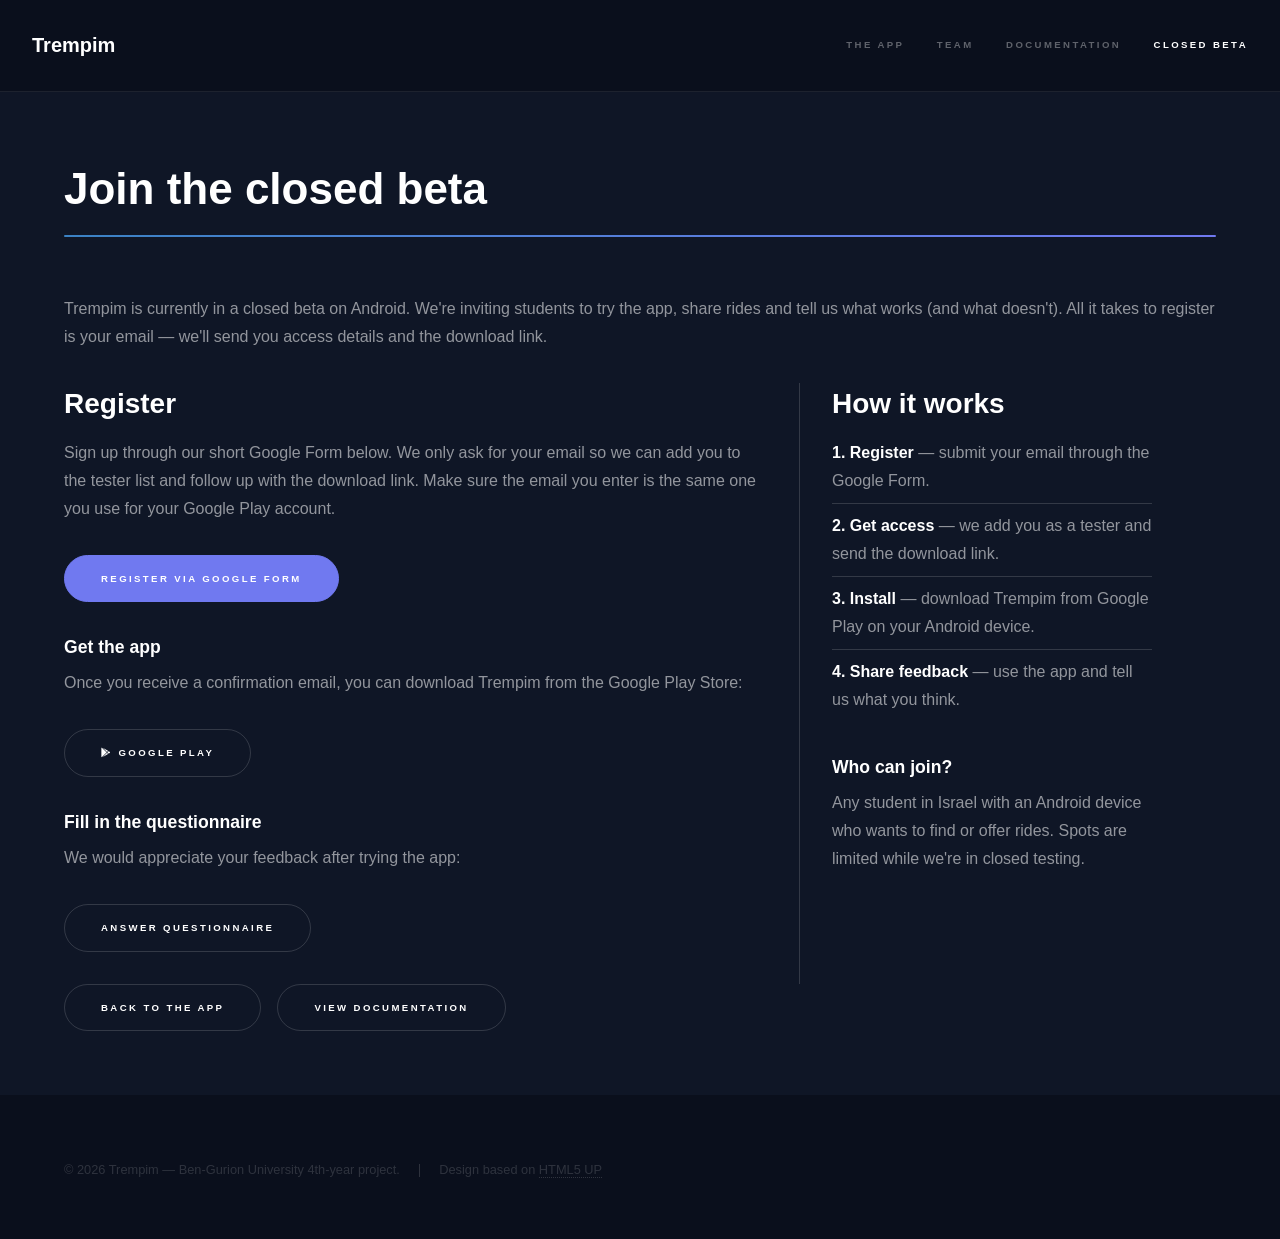
==== commit 5e3e28a9: "added beta test links" ====
--- a/beta.html
+++ b/beta.html
@@ -45,16 +45,19 @@
 									<h2>Register</h2>
 									<p>Sign up through our short Google Form below. We only ask for your
 									email so we can add you to the tester list and follow up with the
-									download link.</p>
+									download link. Make sure the email you enter is the same one you use for your Google Play account.</p>
 									<ul class="actions">
-										<!-- TODO: replace # with your Google Form link -->
-										<li><a href="#" class="button primary" target="_blank" rel="noopener">Register via Google Form</a></li>
+										<li><a href="https://docs.google.com/forms/d/e/1FAIpQLSfFILlI16VJcd_2yLHAH0VLFupxx2jEQwEOP6ZvV-6SCOFsvw/viewform?usp=dialog" class="button primary" target="_blank" rel="noopener">Register via Google Form</a></li>
 									</ul>
 									<h3>Get the app</h3>
-									<p>Once you're approved, grab Trempim from the Play Store:</p>
+									<p>Once you receive a confirmation email, you can download Trempim from the Google Play Store:</p>
 									<ul class="actions">
-										<!-- TODO: replace # with your Google Play closed-testing link -->
-										<li><a href="#" class="button" target="_blank" rel="noopener"><span class="icon brands fa-google-play"></span> Google Play</a></li>
+										<li><a href="https://play.google.com/store/apps/details?id=com.trempim.app" class="button" target="_blank" rel="noopener"><span class="icon brands fa-google-play"></span> Google Play</a></li>
+									</ul>
+									<h3>Fill in the questionnaire</h3>
+									<p>We would appreciate your feedback after trying the app:</p>
+									<ul class="actions">
+										<li><a href="https://docs.google.com/forms/d/e/1FAIpQLSczNXUBs0FO82cezZH1l9twGN4yZcWsjgeB3Jk6yJIskLZobg/viewform?usp=dialog" class="button" target="_blank" rel="noopener">Answer Questionnaire</a></li>
 									</ul>
 								</section>
 								<section>
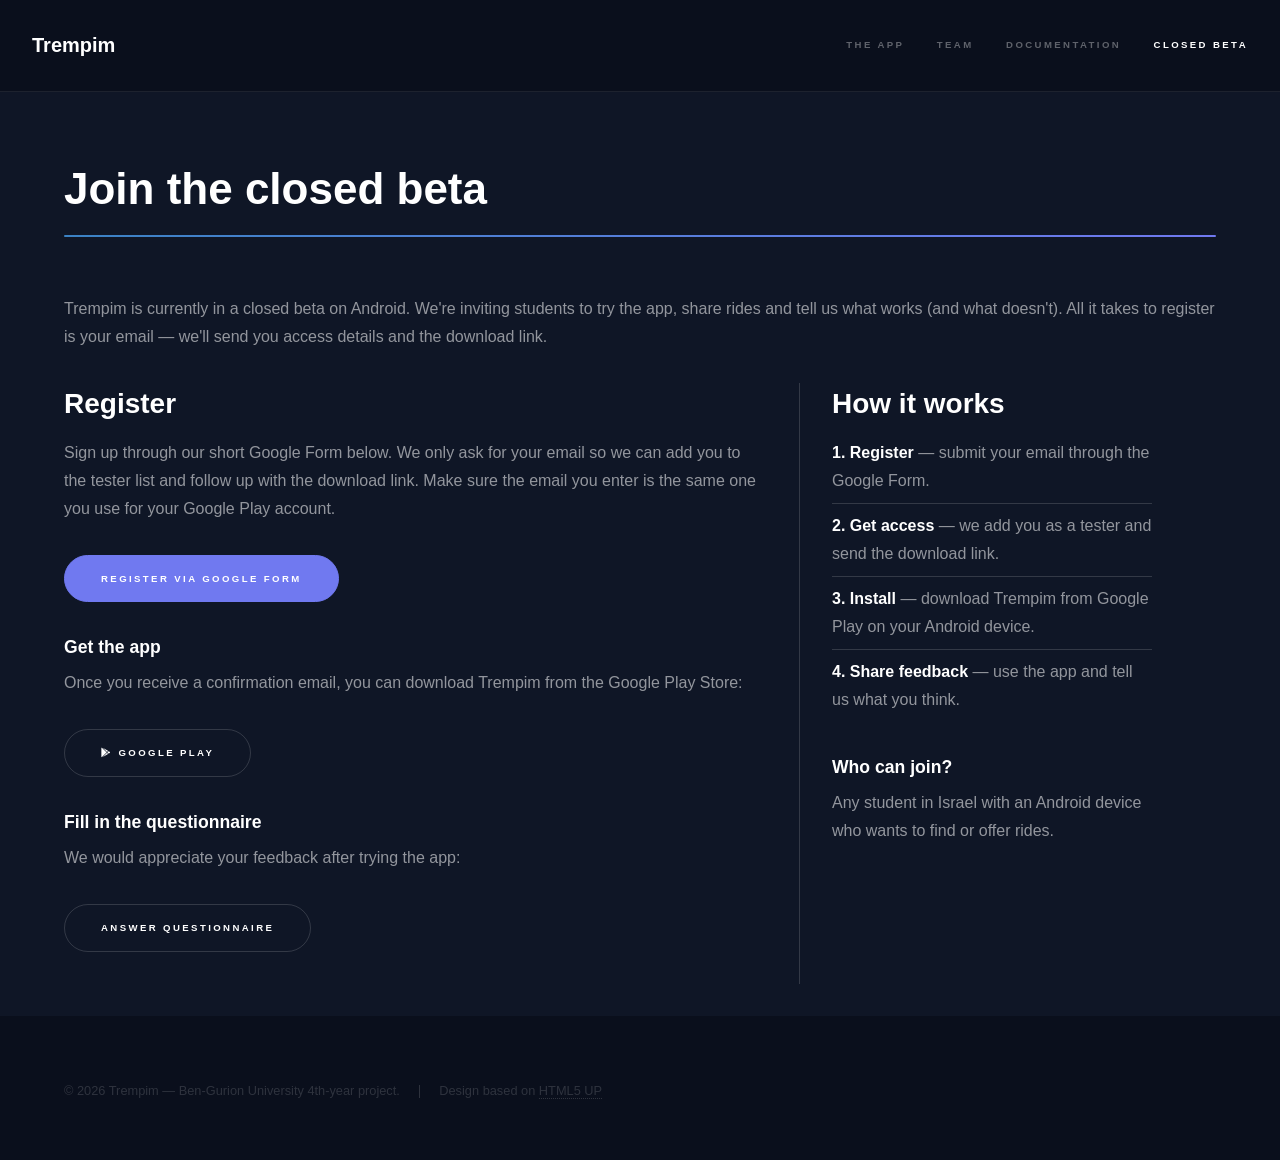
==== commit 9a921a35: "Added documents and small fixes" ====
--- a/beta.html
+++ b/beta.html
@@ -70,14 +70,10 @@
 									</ul>
 									<h3>Who can join?</h3>
 									<p>Any student in Israel with an Android device who wants to find or
-									offer rides. Spots are limited while we're in closed testing.</p>
+									offer rides.</p>
 								</section>
 							</div>
 
-							<ul class="actions">
-								<li><a href="index.html" class="button">Back to the app</a></li>
-								<li><a href="documentation.html" class="button">View documentation</a></li>
-							</ul>
 						</div>
 					</section>
 
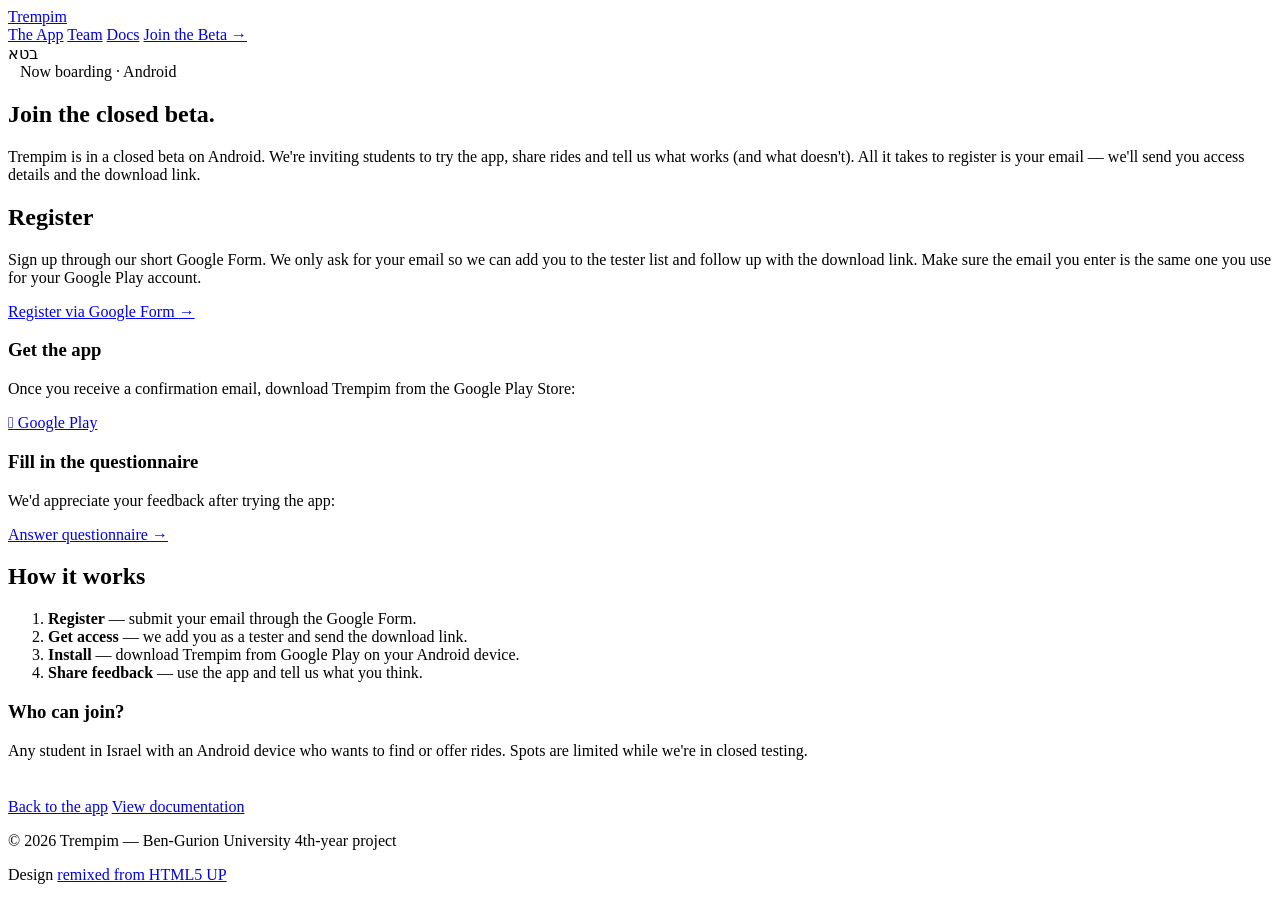
==== commit 3f77c8e0: "Refactored the site and added my details to the team tab" ====
--- a/beta.html
+++ b/beta.html
@@ -1,101 +1,112 @@
 <!DOCTYPE HTML>
 <!--
-	Trempim Project Site
-	Based on Hyperspace by HTML5 UP (html5up.net | @ajlkn)
-	Released for free under the CCA 3.0 license (html5up.net/license)
+	Trempim Project Site — "Night Road" bespoke design
 -->
-<html>
+<html lang="en">
 	<head>
 		<title>Closed Beta &mdash; Trempim</title>
 		<meta charset="utf-8" />
-		<meta name="viewport" content="width=device-width, initial-scale=1, user-scalable=no" />
+		<meta name="viewport" content="width=device-width, initial-scale=1" />
 		<meta name="description" content="Register for the Trempim closed beta and help shape the app." />
-		<link rel="stylesheet" href="assets/css/main.css" />
-		<noscript><link rel="stylesheet" href="assets/css/noscript.css" /></noscript>
+		<link rel="preconnect" href="https://fonts.googleapis.com" />
+		<link rel="preconnect" href="https://fonts.gstatic.com" crossorigin />
+		<link href="https://fonts.googleapis.com/css2?family=Bricolage+Grotesque:opsz,wght@12..96,600;12..96,800&family=Hanken+Grotesk:wght@400;500;700&family=Space+Mono:wght@400;700&display=swap" rel="stylesheet" />
+		<link rel="stylesheet" href="assets/css/fontawesome-all.min.css" />
+		<link rel="stylesheet" href="assets/css/trempim.css" />
 	</head>
-	<body class="is-preload">
+	<body>
 
 		<!-- Header -->
-			<header id="header">
-				<a href="index.html" class="title">Trempim</a>
-				<nav>
-					<ul>
-						<li><a href="index.html">The App</a></li>
-						<li><a href="team.html">Team</a></li>
-						<li><a href="documentation.html">Documentation</a></li>
-						<li><a href="beta.html" class="active">Closed Beta</a></li>
-					</ul>
+		<header class="site-header">
+			<div class="shell">
+				<a href="index.html" class="brand"><span class="pin"></span>Trempim</a>
+				<nav class="nav">
+					<a href="index.html" class="link">The App</a>
+					<a href="team.html" class="link">Team</a>
+					<a href="documentation.html" class="link">Docs</a>
+					<a href="beta.html" class="btn primary">Join the Beta <span class="arr">&rarr;</span></a>
 				</nav>
-			</header>
+			</div>
+		</header>
 
-		<!-- Wrapper -->
-			<div id="wrapper">
+		<!-- Page hero -->
+		<section class="page-hero">
+			<div class="ghost" aria-hidden="true">בטא</div>
+			<div class="shell">
+				<div class="inner">
+					<div class="tag rise d1"><span class="dot" style="display:inline-block;width:8px;height:8px;border-radius:50%;background:var(--amber)"></span> Now boarding · Android</div>
+					<h1 class="rise d2">Join the <span class="accent">closed beta.</span></h1>
+					<p class="lead rise d3">Trempim is in a closed beta on Android. We're inviting students to
+					try the app, share rides and tell us what works (and what doesn't). All it takes to
+					register is your email &mdash; we'll send you access details and the download link.</p>
+				</div>
+			</div>
+		</section>
 
-				<!-- Main -->
-					<section id="main" class="wrapper">
-						<div class="inner">
-							<h1 class="major">Join the closed beta</h1>
-							<p>Trempim is currently in a closed beta on Android. We're inviting students
-							to try the app, share rides and tell us what works (and what doesn't). All it
-							takes to register is your email &mdash; we'll send you access details and the
-							download link.</p>
+		<!-- Split -->
+		<section class="section">
+			<div class="shell">
+				<div class="split">
 
-							<div class="split style1">
-								<section>
-									<h2>Register</h2>
-									<p>Sign up through our short Google Form below. We only ask for your
-									email so we can add you to the tester list and follow up with the
-									download link. Make sure the email you enter is the same one you use for your Google Play account.</p>
-									<ul class="actions">
-										<li><a href="https://docs.google.com/forms/d/e/1FAIpQLSfFILlI16VJcd_2yLHAH0VLFupxx2jEQwEOP6ZvV-6SCOFsvw/viewform?usp=dialog" class="button primary" target="_blank" rel="noopener">Register via Google Form</a></li>
-									</ul>
-									<h3>Get the app</h3>
-									<p>Once you receive a confirmation email, you can download Trempim from the Google Play Store:</p>
-									<ul class="actions">
-										<li><a href="https://play.google.com/store/apps/details?id=com.trempim.app" class="button" target="_blank" rel="noopener"><span class="icon brands fa-google-play"></span> Google Play</a></li>
-									</ul>
-									<h3>Fill in the questionnaire</h3>
-									<p>We would appreciate your feedback after trying the app:</p>
-									<ul class="actions">
-										<li><a href="https://docs.google.com/forms/d/e/1FAIpQLSczNXUBs0FO82cezZH1l9twGN4yZcWsjgeB3Jk6yJIskLZobg/viewform?usp=dialog" class="button" target="_blank" rel="noopener">Answer Questionnaire</a></li>
-									</ul>
-								</section>
-								<section>
-									<h2>How it works</h2>
-									<ul class="alt">
-										<li><strong>1. Register</strong> &mdash; submit your email through the Google Form.</li>
-										<li><strong>2. Get access</strong> &mdash; we add you as a tester and send the download link.</li>
-										<li><strong>3. Install</strong> &mdash; download Trempim from Google Play on your Android device.</li>
-										<li><strong>4. Share feedback</strong> &mdash; use the app and tell us what you think.</li>
-									</ul>
-									<h3>Who can join?</h3>
-									<p>Any student in Israel with an Android device who wants to find or
-									offer rides.</p>
-								</section>
-							</div>
+					<div class="panel reveal">
+						<h2>Register</h2>
+						<p>Sign up through our short Google Form. We only ask for your email so we can add
+						you to the tester list and follow up with the download link. Make sure the email
+						you enter is the same one you use for your Google Play account.</p>
+						<div class="actions-row">
+							<a href="https://docs.google.com/forms/d/e/1FAIpQLSfFILlI16VJcd_2yLHAH0VLFupxx2jEQwEOP6ZvV-6SCOFsvw/viewform?usp=dialog" class="btn primary" target="_blank" rel="noopener">Register via Google Form <span class="arr">&rarr;</span></a>
+						</div>
 
+						<h3>Get the app</h3>
+						<p>Once you receive a confirmation email, download Trempim from the Google Play Store:</p>
+						<div class="actions-row">
+							<a href="https://play.google.com/store/apps/details?id=com.trempim.app" class="btn" target="_blank" rel="noopener"><span class="icon brands fa-google-play"></span> Google Play</a>
 						</div>
-					</section>
 
+						<h3>Fill in the questionnaire</h3>
+						<p>We'd appreciate your feedback after trying the app:</p>
+						<div class="actions-row">
+							<a href="https://docs.google.com/forms/d/e/1FAIpQLSczNXUBs0FO82cezZH1l9twGN4yZcWsjgeB3Jk6yJIskLZobg/viewform?usp=dialog" class="btn" target="_blank" rel="noopener">Answer questionnaire <span class="arr">&rarr;</span></a>
+						</div>
+					</div>
+
+					<div class="panel reveal">
+						<h2>How it works</h2>
+						<ol class="steps">
+							<li><strong>Register</strong> &mdash; submit your email through the Google Form.</li>
+							<li><strong>Get access</strong> &mdash; we add you as a tester and send the download link.</li>
+							<li><strong>Install</strong> &mdash; download Trempim from Google Play on your Android device.</li>
+							<li><strong>Share feedback</strong> &mdash; use the app and tell us what you think.</li>
+						</ol>
+
+						<h3>Who can join?</h3>
+						<p>Any student in Israel with an Android device who wants to find or offer rides.
+						Spots are limited while we're in closed testing.</p>
+					</div>
+
+				</div>
+
+				<div class="actions-row" style="margin-top:2.4rem">
+					<a href="index.html" class="btn">Back to the app</a>
+					<a href="documentation.html" class="btn">View documentation</a>
+				</div>
 			</div>
+		</section>
 
 		<!-- Footer -->
-			<footer id="footer" class="wrapper style1-alt">
-				<div class="inner">
-					<ul class="menu">
-						<li>&copy; 2026 Trempim &mdash; Ben-Gurion University 4th-year project.</li><li>Design based on <a href="http://html5up.net">HTML5 UP</a></li>
-					</ul>
-				</div>
-			</footer>
+		<footer class="site-footer">
+			<div class="shell">
+				<p>&copy; 2026 Trempim &mdash; Ben-Gurion University 4th-year project</p>
+				<p>Design <a href="http://html5up.net">remixed from HTML5 UP</a></p>
+			</div>
+		</footer>
 
-		<!-- Scripts -->
-			<script src="assets/js/jquery.min.js"></script>
-			<script src="assets/js/jquery.scrollex.min.js"></script>
-			<script src="assets/js/jquery.scrolly.min.js"></script>
-			<script src="assets/js/browser.min.js"></script>
-			<script src="assets/js/breakpoints.min.js"></script>
-			<script src="assets/js/util.js"></script>
-			<script src="assets/js/main.js"></script>
+		<script>
+			const io = new IntersectionObserver((entries) => {
+				for (const e of entries) { if (e.isIntersecting) { e.target.classList.add('in'); io.unobserve(e.target); } }
+			}, { threshold: 0.18 });
+			document.querySelectorAll('.reveal').forEach(el => io.observe(el));
+		</script>
 
 	</body>
 </html>
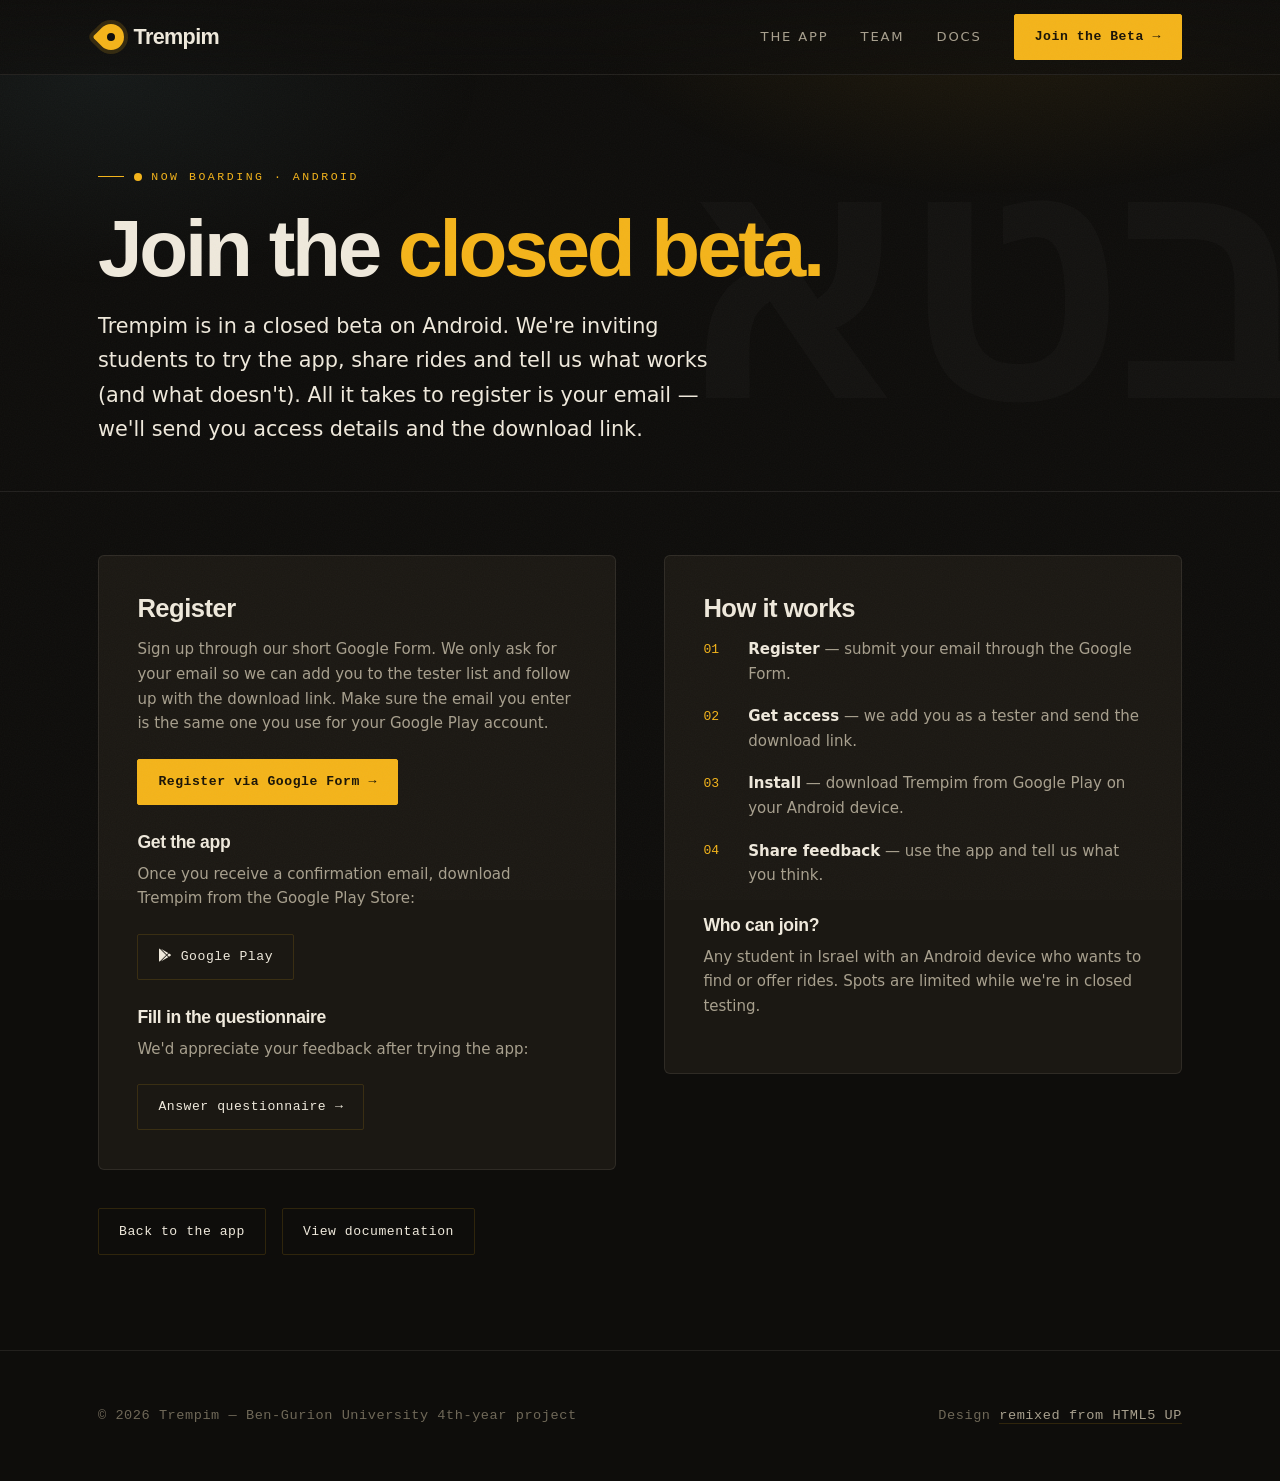
==== commit 1b84d860: "added nav bar for mobile" ====
--- a/beta.html
+++ b/beta.html
@@ -26,8 +26,19 @@
 					<a href="documentation.html" class="link">Docs</a>
 					<a href="beta.html" class="btn primary">Join the Beta <span class="arr">&rarr;</span></a>
 				</nav>
+				<button class="burger" id="burger" aria-label="Toggle menu" aria-expanded="false">
+					<span></span><span></span><span></span>
+				</button>
 			</div>
 		</header>
+
+		<!-- Mobile nav drawer -->
+		<div class="mobile-drawer" id="mobile-drawer">
+			<a href="index.html">The App</a>
+			<a href="team.html">Team</a>
+			<a href="documentation.html">Docs</a>
+			<a href="beta.html" class="mob-cta active">Join the Beta &rarr;</a>
+		</div>
 
 		<!-- Page hero -->
 		<section class="page-hero">
@@ -108,5 +119,20 @@
 			document.querySelectorAll('.reveal').forEach(el => io.observe(el));
 		</script>
 
+		<!-- Mobile menu toggle -->
+		<script>
+			(() => {
+				const burger = document.getElementById('burger');
+				const drawer = document.getElementById('mobile-drawer');
+				if (!burger || !drawer) return;
+				burger.addEventListener('click', () => {
+					const open = burger.classList.toggle('open');
+					drawer.classList.toggle('open');
+					burger.setAttribute('aria-expanded', open);
+					document.body.classList.toggle('nav-open', open);
+				});
+			})();
+		</script>
+
 	</body>
 </html>
--- a/assets/css/trempim.css
+++ b/assets/css/trempim.css
@@ -0,0 +1,445 @@
+/*
+	Trempim — "Night Road" wayfinding design
+	Bespoke stylesheet, independent of the HTML5 UP template.
+	Aesthetic: asphalt-dark canvas, road-line amber, transit-signage type,
+	a dashed route line threading the page like road markings at night.
+*/
+
+/* ---- Tokens ------------------------------------------------------------ */
+:root {
+	--asphalt:    #0e0d0b;
+	--asphalt-2:  #141210;
+	--surface:    #1b1813;
+	--surface-2:  #231f18;
+	--hairline:   rgba(244, 180, 26, .14);
+	--hairline-2: rgba(239, 233, 220, .09);
+
+	--amber:        #f4b41a;
+	--amber-bright: #ffcf45;
+	--amber-deep:   #c8881a;
+	--sky:          #74b6c9;   /* dusk accent for cool contrast */
+
+	--cream:  #efe9dc;
+	--muted:  #a8a08e;
+	--faint:  #6f6858;
+
+	--display: "Bricolage Grotesque", "Hanken Grotesk", sans-serif;
+	--body:    "Hanken Grotesk", system-ui, sans-serif;
+	--mono:    "Space Mono", ui-monospace, monospace;
+
+	--maxw: 1180px;
+	--ease: cubic-bezier(.22, 1, .36, 1);
+}
+
+/* ---- Reset-ish --------------------------------------------------------- */
+*, *::before, *::after { box-sizing: border-box; }
+html { scroll-behavior: smooth; -webkit-text-size-adjust: 100%; }
+body {
+	margin: 0;
+	font-family: var(--body);
+	font-size: 18px;
+	line-height: 1.65;
+	color: var(--cream);
+	background: var(--asphalt);
+	overflow-x: clip;
+	-webkit-font-smoothing: antialiased;
+}
+img { max-width: 100%; display: block; }
+a { color: inherit; text-decoration: none; }
+h1, h2, h3 { font-family: var(--display); font-weight: 800; line-height: 1.02; margin: 0; letter-spacing: -.02em; }
+p { margin: 0 0 1rem; color: var(--muted); }
+
+/* Atmosphere: faint headlight glow + film grain over the whole page */
+body::before {
+	content: "";
+	position: fixed; inset: 0; z-index: 0; pointer-events: none;
+	background:
+		radial-gradient(60% 45% at 78% -5%, rgba(244,180,26,.10), transparent 60%),
+		radial-gradient(50% 40% at 8% 8%,  rgba(116,182,201,.07), transparent 60%);
+}
+body::after {
+	content: "";
+	position: fixed; inset: 0; z-index: 999; pointer-events: none; opacity: .035;
+	background-image: url("data:image/svg+xml,%3Csvg xmlns='http://www.w3.org/2000/svg' width='160' height='160'%3E%3Cfilter id='n'%3E%3CfeTurbulence type='fractalNoise' baseFrequency='.85' numOctaves='2'/%3E%3C/filter%3E%3Crect width='100%25' height='100%25' filter='url(%23n)'/%3E%3C/svg%3E");
+}
+
+.shell { max-width: var(--maxw); margin: 0 auto; padding: 0 clamp(1.25rem, 4vw, 3rem); position: relative; z-index: 1; }
+.mono { font-family: var(--mono); }
+
+/* ---- Header ------------------------------------------------------------ */
+.site-header {
+	position: sticky; top: 0; z-index: 50;
+	backdrop-filter: blur(14px);
+	background: linear-gradient(to bottom, rgba(14,13,11,.92), rgba(14,13,11,.62));
+	border-bottom: 1px solid var(--hairline-2);
+}
+.site-header .shell { display: flex; align-items: center; justify-content: space-between; height: 74px; }
+.brand { display: flex; align-items: center; gap: .6rem; font-family: var(--display); font-weight: 800; font-size: 1.35rem; letter-spacing: -.03em; }
+.brand .pin {
+	width: 26px; height: 26px; border-radius: 50% 50% 50% 2px; transform: rotate(45deg);
+	background: var(--amber); box-shadow: 0 0 0 4px rgba(244,180,26,.16);
+	display: grid; place-items: center;
+}
+.brand .pin::after { content: ""; width: 8px; height: 8px; background: var(--asphalt); border-radius: 50%; transform: rotate(-45deg); }
+.nav { display: flex; align-items: center; gap: clamp(1rem, 2.5vw, 2.2rem); }
+.nav a.link { font-size: .82rem; text-transform: uppercase; letter-spacing: .14em; color: var(--muted); transition: color .25s; }
+.nav a.link:hover, .nav a.link.active { color: var(--cream); }
+.nav a.link.active { color: var(--amber); }
+
+/* Buttons */
+.btn {
+	display: inline-flex; align-items: center; gap: .55rem;
+	font-family: var(--mono); font-size: .82rem; letter-spacing: .04em;
+	padding: .72rem 1.25rem; border-radius: 2px; border: 1px solid var(--hairline);
+	color: var(--cream); background: transparent; cursor: pointer;
+	transition: transform .25s var(--ease), background .25s, border-color .25s, color .25s;
+}
+.btn:hover { transform: translateY(-2px); border-color: var(--amber); }
+.btn .arr { transition: transform .25s var(--ease); }
+.btn:hover .arr { transform: translateX(4px); }
+.btn.primary {
+	background: var(--amber); color: #1a1407; border-color: var(--amber); font-weight: 700;
+	box-shadow: 0 0 0 0 rgba(244,180,26,.5);
+}
+.btn.primary:hover { background: var(--amber-bright); box-shadow: 0 14px 38px -12px rgba(244,180,26,.55); }
+
+/* Section label tags */
+.tag {
+	display: inline-flex; align-items: center; gap: .6rem;
+	font-family: var(--mono); font-size: .72rem; letter-spacing: .22em; text-transform: uppercase;
+	color: var(--amber); margin-bottom: 1.4rem;
+}
+.tag::before { content: ""; width: 26px; height: 1px; background: var(--amber); }
+
+/* ---- Hero -------------------------------------------------------------- */
+.hero { position: relative; padding: clamp(4rem, 11vh, 9rem) 0 clamp(4rem, 9vh, 7rem); overflow: hidden; }
+.hero .ghost {
+	position: absolute; top: 50%; right: -3vw; transform: translateY(-50%);
+	font-family: var(--display); font-weight: 800; font-size: clamp(9rem, 34vw, 30rem);
+	color: rgba(239,233,220,.022); pointer-events: none; user-select: none; line-height: .8; z-index: 0;
+}
+.hero .inner { position: relative; z-index: 2; max-width: 880px; }
+.hero h1 {
+	font-size: clamp(3rem, 9vw, 7.4rem);
+	letter-spacing: -.045em; margin: 0 0 1.6rem;
+}
+.hero h1 .accent { color: var(--amber); }
+.hero h1 .out {
+	color: transparent; -webkit-text-stroke: 1.5px var(--faint);
+}
+.hero .lead { font-size: clamp(1.05rem, 2vw, 1.35rem); max-width: 560px; color: var(--cream); }
+.hero .lead b { color: var(--cream); font-weight: 700; }
+.hero .actions { display: flex; flex-wrap: wrap; gap: 1rem; margin-top: 2.4rem; }
+
+/* Coordinate / route ticker decoration */
+.coords {
+	position: relative; z-index: 2; margin-top: clamp(2.5rem, 6vh, 4rem);
+	padding-top: 1.6rem; border-top: 1px solid var(--hairline-2);
+	display: flex; gap: clamp(1.5rem, 4vw, 2.4rem); flex-wrap: wrap;
+	font-family: var(--mono); font-size: .74rem; color: var(--faint); letter-spacing: .08em;
+}
+.coords span b { color: var(--amber); font-weight: 400; }
+
+/* Staggered entrance */
+.rise { opacity: 0; transform: translateY(26px); animation: rise .9s var(--ease) forwards; }
+.rise.d1 { animation-delay: .08s; } .rise.d2 { animation-delay: .18s; }
+.rise.d3 { animation-delay: .30s; } .rise.d4 { animation-delay: .44s; } .rise.d5 { animation-delay: .58s; }
+@keyframes rise { to { opacity: 1; transform: none; } }
+
+/* ---- The Route (journey) ---------------------------------------------- */
+.route { position: relative; padding: clamp(3rem, 7vh, 6rem) 0; }
+.route .head { max-width: 620px; margin-bottom: clamp(2.5rem, 6vh, 4.5rem); }
+.route .head h2 { font-size: clamp(2rem, 5vw, 3.4rem); margin-bottom: 1rem; }
+
+/* The dashed moving road line down the middle */
+.line-wrap { position: relative; }
+.line-wrap::before {
+	content: ""; position: absolute; left: 50%; top: 0; bottom: 0; width: 3px; transform: translateX(-50%);
+	background: repeating-linear-gradient(to bottom, var(--amber) 0 16px, transparent 16px 34px);
+	animation: drive 1.4s linear infinite;
+	opacity: .55; mask-image: linear-gradient(to bottom, transparent, #000 8%, #000 92%, transparent);
+}
+@keyframes drive { to { background-position-y: 34px; } }
+
+.stop {
+	position: relative; display: grid; grid-template-columns: 1fr 1fr; gap: clamp(2rem, 6vw, 5rem);
+	align-items: center; padding: clamp(2.5rem, 6vh, 4.5rem) 0;
+}
+.stop .node {
+	position: absolute; left: 50%; top: 50%; transform: translate(-50%, -50%);
+	width: 56px; height: 56px; border-radius: 50%; z-index: 3;
+	background: var(--asphalt); border: 2px solid var(--amber);
+	display: grid; place-items: center; font-family: var(--mono); font-size: .9rem; color: var(--amber);
+	box-shadow: 0 0 0 8px var(--asphalt), 0 0 34px -6px rgba(244,180,26,.5);
+}
+.stop .copy h3 { font-size: clamp(1.5rem, 3.4vw, 2.3rem); margin-bottom: .9rem; }
+.stop .copy .kicker { font-family: var(--mono); font-size: .74rem; letter-spacing: .2em; text-transform: uppercase; color: var(--sky); display: block; margin-bottom: .8rem; }
+.stop .copy a.textlink { color: var(--amber); font-family: var(--mono); font-size: .82rem; border-bottom: 1px solid var(--hairline); padding-bottom: 2px; transition: border-color .25s; }
+.stop .copy a.textlink:hover { border-color: var(--amber); }
+.stop:nth-child(even) .copy { order: 2; }
+.stop:nth-child(even) .visual { order: 1; }
+
+/* Phone mockup framing the real app screenshots */
+.phone {
+	position: relative; width: clamp(190px, 22vw, 250px); margin: 0 auto;
+	border-radius: 34px; padding: 9px;
+	background: linear-gradient(160deg, #2a261e, #131110);
+	border: 1px solid var(--hairline-2);
+	box-shadow: 0 40px 80px -30px rgba(0,0,0,.85), 0 0 0 1px rgba(0,0,0,.4) inset;
+	transition: transform .5s var(--ease);
+}
+.stop:nth-child(odd) .phone  { transform: rotate(3deg); }
+.stop:nth-child(even) .phone { transform: rotate(-3deg); }
+.stop .phone:hover { transform: rotate(0) translateY(-6px); }
+.phone img { border-radius: 26px; aspect-ratio: 9 / 19.5; object-fit: cover; object-position: top; }
+.phone::before {
+	content: ""; position: absolute; top: 16px; left: 50%; transform: translateX(-50%);
+	width: 70px; height: 5px; border-radius: 3px; background: rgba(0,0,0,.6); z-index: 2;
+}
+
+/* ---- Gallery (auto-scrolling phone strip) ------------------------------ */
+.gallery { padding: clamp(3rem, 7vh, 6rem) 0; border-top: 1px solid var(--hairline-2); overflow: hidden; }
+.gallery .head { max-width: 620px; margin-bottom: clamp(2rem, 5vh, 3.5rem); }
+.gallery .head h2 { font-size: clamp(2rem, 5vw, 3.4rem); margin-bottom: 1rem; }
+.marquee-wrap {
+	position: relative; overflow: hidden;
+	mask-image: linear-gradient(to right, transparent, #000 7%, #000 93%, transparent);
+}
+.marquee { display: flex; gap: clamp(1rem, 2vw, 1.6rem); width: max-content; animation: scroll 55s linear infinite; }
+.marquee-wrap:hover .marquee { animation-play-state: paused; }
+@keyframes scroll { to { transform: translateX(-50%); } }
+.marquee .shot {
+	flex: none; width: clamp(150px, 17vw, 196px);
+	border-radius: 28px; padding: 8px;
+	background: linear-gradient(160deg, #2a261e, #131110);
+	border: 1px solid var(--hairline-2);
+	box-shadow: 0 30px 60px -28px rgba(0,0,0,.8);
+	transition: transform .4s var(--ease), box-shadow .4s var(--ease);
+}
+.marquee .shot:hover { transform: translateY(-8px); box-shadow: 0 36px 70px -24px rgba(244,180,26,.28); }
+.marquee .shot img { border-radius: 21px; aspect-ratio: 9 / 19.5; object-fit: cover; object-position: top; }
+/* ponytail: landscape chat crop — contain so the whole conversation shows instead of zooming */
+.marquee .shot.chat img { object-fit: contain; object-position: center; background: var(--asphalt-2); }
+.marquee .shot figcaption {
+	font-family: var(--mono); font-size: .66rem; letter-spacing: .12em; text-transform: uppercase;
+	color: var(--faint); text-align: center; padding: .65rem 0 .15rem;
+}
+
+/* ---- Why grid ---------------------------------------------------------- */
+.why { padding: clamp(3.5rem, 9vh, 7rem) 0; border-top: 1px solid var(--hairline-2); }
+.why .head { max-width: 640px; margin-bottom: clamp(2.5rem, 6vh, 4rem); }
+.why .head h2 { font-size: clamp(2rem, 5vw, 3.4rem); margin-bottom: 1rem; }
+.grid { display: grid; grid-template-columns: repeat(4, 1fr); gap: 1px; background: var(--hairline-2); border: 1px solid var(--hairline-2); }
+.cell {
+	background: var(--asphalt); padding: clamp(1.6rem, 3vw, 2.4rem);
+	transition: background .35s; position: relative; overflow: hidden;
+}
+.cell::after {
+	content: ""; position: absolute; left: 0; bottom: 0; height: 2px; width: 0; background: var(--amber); transition: width .45s var(--ease);
+}
+.cell:hover { background: var(--surface); }
+.cell:hover::after { width: 100%; }
+.cell .num { font-family: var(--mono); font-size: .8rem; color: var(--faint); }
+.cell .glyph { font-size: 1.6rem; margin: 1.2rem 0 1rem; line-height: 1; }
+.cell h3 { font-size: 1.18rem; margin-bottom: .6rem; letter-spacing: -.01em; }
+.cell p { font-size: .92rem; margin: 0; }
+
+/* ---- Status board ------------------------------------------------------ */
+.status { padding: clamp(3.5rem, 9vh, 7rem) 0; }
+.board { border: 1px solid var(--hairline); border-radius: 4px; overflow: hidden; background: var(--asphalt-2); }
+.board .top {
+	display: flex; align-items: center; justify-content: space-between; flex-wrap: wrap; gap: 1rem;
+	padding: 1.1rem 1.6rem; border-bottom: 1px solid var(--hairline-2);
+	font-family: var(--mono); font-size: .78rem; letter-spacing: .12em; text-transform: uppercase; color: var(--muted);
+}
+.board .top .live { display: inline-flex; align-items: center; gap: .55rem; color: var(--amber); }
+.board .top .live .dot { width: 9px; height: 9px; border-radius: 50%; background: var(--amber); box-shadow: 0 0 0 0 var(--amber); animation: pulse 1.8s infinite; }
+@keyframes pulse { 0% { box-shadow: 0 0 0 0 rgba(244,180,26,.5); } 70% { box-shadow: 0 0 0 10px rgba(244,180,26,0); } 100% { box-shadow: 0 0 0 0 rgba(244,180,26,0); } }
+.row {
+	display: grid; grid-template-columns: 140px 1fr auto; gap: 1.5rem; align-items: center;
+	padding: 1.4rem 1.6rem; border-bottom: 1px solid var(--hairline-2);
+	transition: background .3s;
+}
+.row:last-child { border-bottom: 0; }
+.row:hover { background: var(--surface); }
+.row .code { font-family: var(--mono); color: var(--amber); font-size: .9rem; }
+.row h3 { font-size: 1.18rem; margin-bottom: .25rem; }
+.row p { margin: 0; font-size: .92rem; }
+.row .stat { font-family: var(--mono); font-size: .76rem; letter-spacing: .12em; text-transform: uppercase; color: var(--sky); white-space: nowrap; }
+.status .actions { display: flex; flex-wrap: wrap; gap: 1rem; margin-top: 2.2rem; }
+
+/* ---- Footer ------------------------------------------------------------ */
+.site-footer { border-top: 1px solid var(--hairline-2); padding: clamp(2.5rem, 6vh, 4rem) 0; margin-top: 2rem; }
+.site-footer .shell { display: flex; flex-wrap: wrap; gap: 1.2rem; align-items: center; justify-content: space-between; }
+.site-footer p { margin: 0; font-size: .85rem; color: var(--faint); font-family: var(--mono); letter-spacing: .04em; }
+.site-footer a { color: var(--muted); border-bottom: 1px solid var(--hairline); }
+.site-footer a:hover { color: var(--amber); }
+
+/* ---- Interior pages ---------------------------------------------------- */
+.page-hero { position: relative; padding: clamp(3.5rem, 9vh, 6.5rem) 0 clamp(2rem, 5vh, 3.5rem); border-bottom: 1px solid var(--hairline-2); overflow: hidden; }
+.page-hero .ghost {
+	position: absolute; top: 50%; right: -2vw; transform: translateY(-50%);
+	font-family: var(--display); font-weight: 800; font-size: clamp(7rem, 26vw, 22rem);
+	color: rgba(239,233,220,.022); pointer-events: none; user-select: none; line-height: .8; z-index: 0;
+}
+.page-hero .inner { position: relative; z-index: 2; }
+.page-hero h1 { font-size: clamp(2.6rem, 7vw, 5rem); letter-spacing: -.04em; margin-bottom: 1.2rem; }
+.page-hero h1 .accent { color: var(--amber); }
+.page-hero .lead { font-size: clamp(1.05rem, 2vw, 1.3rem); max-width: 640px; color: var(--cream); margin: 0; }
+
+.section { padding: clamp(3rem, 7vh, 6rem) 0; }
+.prose { max-width: 760px; }
+.prose h2 { font-size: clamp(1.6rem, 4vw, 2.4rem); margin: 0 0 1rem; }
+.prose p { margin: 0 0 1.1rem; }
+.prose a.inline { color: var(--amber); border-bottom: 1px solid var(--hairline); }
+.prose a.inline:hover { border-color: var(--amber); }
+.prose code { font-family: var(--mono); font-size: .85em; color: var(--amber); background: var(--surface); padding: .15em .45em; border-radius: 3px; }
+.prose hr { border: 0; border-top: 1px solid var(--hairline-2); margin: clamp(2rem, 5vh, 3rem) 0; }
+
+/* Team grid */
+.team-grid { display: grid; grid-template-columns: repeat(2, 1fr); gap: clamp(1.2rem, 2.5vw, 2rem); }
+.member { background: var(--surface); border: 1px solid var(--hairline-2); border-radius: 6px; overflow: hidden; transition: transform .4s var(--ease), border-color .4s; }
+.member:hover { transform: translateY(-6px); border-color: var(--hairline); }
+.member .photo { position: relative; aspect-ratio: 1 / 1; overflow: hidden; }
+.member .photo img { width: 100%; height: 100%; object-fit: cover; filter: grayscale(.4) contrast(1.02); transition: filter .5s, transform .6s var(--ease); }
+.member:hover .photo img { filter: none; transform: scale(1.04); }
+.member .photo::after { content: ""; position: absolute; inset: 0; background: linear-gradient(to top, rgba(20,18,16,.65), transparent 45%); }
+.member .body { padding: 1.3rem 1.6rem 1.6rem; }
+.member h3 { font-size: 1.4rem; margin-bottom: .35rem; }
+.member .role { font-family: var(--mono); font-size: .72rem; letter-spacing: .14em; text-transform: uppercase; color: var(--amber); display: block; margin-bottom: .9rem; }
+.member p { font-size: .92rem; margin: 0; }
+.member .socials { display: flex; gap: 1.1rem; margin: 1.1rem 0 0; padding: 0; list-style: none; }
+.member .socials a { color: var(--muted); font-size: 1.05rem; transition: color .25s, transform .25s; }
+.member .socials a:hover { color: var(--amber); transform: translateY(-2px); }
+
+/* FontAwesome glyph mapping (normally supplied by the template's main.css) */
+.icon::before {
+	display: inline-block; font-style: normal; font-variant: normal; text-rendering: auto;
+	line-height: 1; -webkit-font-smoothing: antialiased;
+}
+.icon.brands::before { font-family: "Font Awesome 5 Brands"; font-weight: 400; }
+.icon.solid::before  { font-family: "Font Awesome 5 Free";   font-weight: 900; }
+.icon .label { display: none; }
+
+/* Docs board (reuses .board shell) */
+.doc-row { display: grid; grid-template-columns: 1fr auto; gap: 1.5rem; align-items: center; padding: 1.4rem 1.6rem; border-bottom: 1px solid var(--hairline-2); transition: background .3s; }
+.doc-row:last-child { border-bottom: 0; }
+.doc-row:hover { background: var(--surface); }
+.doc-row .meta { display: flex; align-items: baseline; gap: 1rem; flex-wrap: wrap; }
+.doc-row .meta .code { font-family: var(--mono); color: var(--amber); font-size: .82rem; }
+.doc-row .meta h3 { font-size: 1.12rem; }
+.doc-row .meta p { width: 100%; margin: .25rem 0 0; font-size: .9rem; }
+.btn.small { padding: .55rem 1rem; font-size: .74rem; }
+
+/* Split panels (beta) */
+.split { display: grid; grid-template-columns: 1fr 1fr; gap: clamp(1.4rem, 4vw, 3rem); align-items: start; }
+.panel { background: var(--surface); border: 1px solid var(--hairline-2); border-radius: 6px; padding: clamp(1.6rem, 3vw, 2.4rem); }
+.panel h2 { font-size: 1.6rem; margin-bottom: 1rem; }
+.panel h3 { font-size: 1.1rem; margin: 1.8rem 0 .6rem; }
+.panel p { font-size: .94rem; }
+.steps { list-style: none; padding: 0; margin: 0; counter-reset: s; }
+.steps li { position: relative; padding: 0 0 1.1rem 2.8rem; color: var(--muted); font-size: .94rem; }
+.steps li:last-child { padding-bottom: 0; }
+.steps li::before { counter-increment: s; content: counter(s, decimal-leading-zero); position: absolute; left: 0; top: .1rem; font-family: var(--mono); font-size: .82rem; color: var(--amber); }
+.steps li strong { color: var(--cream); font-weight: 700; }
+.actions-row { display: flex; flex-wrap: wrap; gap: 1rem; margin-top: 1.4rem; }
+
+@media (max-width: 820px) {
+	.team-grid, .split { grid-template-columns: 1fr; }
+	.doc-row { grid-template-columns: 1fr; }
+	.doc-row .btn { justify-self: start; }
+}
+
+/* ---- Reveal on scroll -------------------------------------------------- */
+.reveal { opacity: 0; transform: translateY(34px); transition: opacity .8s var(--ease), transform .8s var(--ease); }
+.reveal.in { opacity: 1; transform: none; }
+
+/* ---- Hamburger button -------------------------------------------------- */
+.burger {
+	display: none; /* hidden on desktop */
+	background: none; border: none; cursor: pointer;
+	width: 38px; height: 38px; padding: 6px;
+	position: relative; z-index: 60;
+	-webkit-tap-highlight-color: transparent;
+}
+.burger span {
+	display: block; width: 100%; height: 2px; background: var(--cream);
+	border-radius: 2px; transition: transform .35s var(--ease), opacity .25s;
+	position: absolute; left: 6px; right: 6px; width: calc(100% - 12px);
+}
+.burger span:nth-child(1) { top: 10px; }
+.burger span:nth-child(2) { top: 18px; }
+.burger span:nth-child(3) { top: 26px; }
+/* Open state — X shape */
+.burger.open span:nth-child(1) { transform: translateY(8px) rotate(45deg); }
+.burger.open span:nth-child(2) { opacity: 0; }
+.burger.open span:nth-child(3) { transform: translateY(-8px) rotate(-45deg); }
+
+/* ---- Mobile drawer ----------------------------------------------------- */
+.mobile-drawer {
+	display: none; /* hidden on desktop */
+}
+
+/* ---- Responsive -------------------------------------------------------- */
+@media (max-width: 820px) {
+	.burger { display: block; }
+
+	/* Hide desktop nav links (they move into the drawer) */
+	.nav { display: none; }
+
+	/* Drawer that slides down from under the header */
+	.mobile-drawer {
+		display: block;
+		position: fixed; top: 74px; left: 0; right: 0; z-index: 49;
+		background: linear-gradient(to bottom, rgba(14,13,11,.97), rgba(20,17,13,.97));
+		backdrop-filter: blur(18px);
+		border-bottom: 1px solid var(--hairline-2);
+		padding: 0 clamp(1.25rem, 4vw, 3rem);
+		max-height: 0; overflow: hidden;
+		transition: max-height .4s var(--ease), padding .4s var(--ease);
+	}
+	.mobile-drawer.open {
+		max-height: 400px;
+		padding: 1.4rem clamp(1.25rem, 4vw, 3rem) 1.8rem;
+	}
+
+	.mobile-drawer a {
+		display: block;
+		font-family: var(--mono); font-size: .88rem; letter-spacing: .12em; text-transform: uppercase;
+		color: var(--muted); padding: .85rem 0;
+		border-bottom: 1px solid var(--hairline-2);
+		transition: color .25s;
+	}
+	.mobile-drawer a:last-child { border-bottom: none; }
+	.mobile-drawer a:hover,
+	.mobile-drawer a.active { color: var(--amber); }
+	.mobile-drawer a.mob-cta {
+		display: inline-flex; align-items: center; gap: .55rem;
+		margin-top: .6rem; padding: .72rem 1.25rem; border-radius: 2px;
+		background: var(--amber); color: #1a1407; border: 1px solid var(--amber);
+		font-weight: 700; border-bottom: none;
+	}
+
+	/* Body scroll lock when drawer is open */
+	body.nav-open { overflow: hidden; }
+
+	.line-wrap::before { left: 26px; }
+	.stop { grid-template-columns: 1fr; gap: 1.6rem; padding-left: 58px; }
+	.stop .node { left: 26px; top: 12px; transform: translate(-50%, 0); width: 46px; height: 46px; }
+	.stop .visual, .stop:nth-child(even) .visual { order: 0; }
+	.stop .copy, .stop:nth-child(even) .copy { order: 1; }
+	.phone, .stop:nth-child(odd) .phone, .stop:nth-child(even) .phone { transform: none; margin: 0; }
+	.grid { grid-template-columns: repeat(2, 1fr); }
+	.row { grid-template-columns: 1fr; gap: .4rem; }
+	.row .stat { justify-self: start; }
+}
+@media (max-width: 520px) {
+	.grid { grid-template-columns: 1fr; }
+	.hero .ghost { display: none; }
+	.coords { position: static; margin-top: 2.5rem; }
+}
+
+@media (prefers-reduced-motion: reduce) {
+	*, *::before, *::after { animation: none !important; transition: none !important; }
+	.rise, .reveal { opacity: 1; transform: none; }
+}
